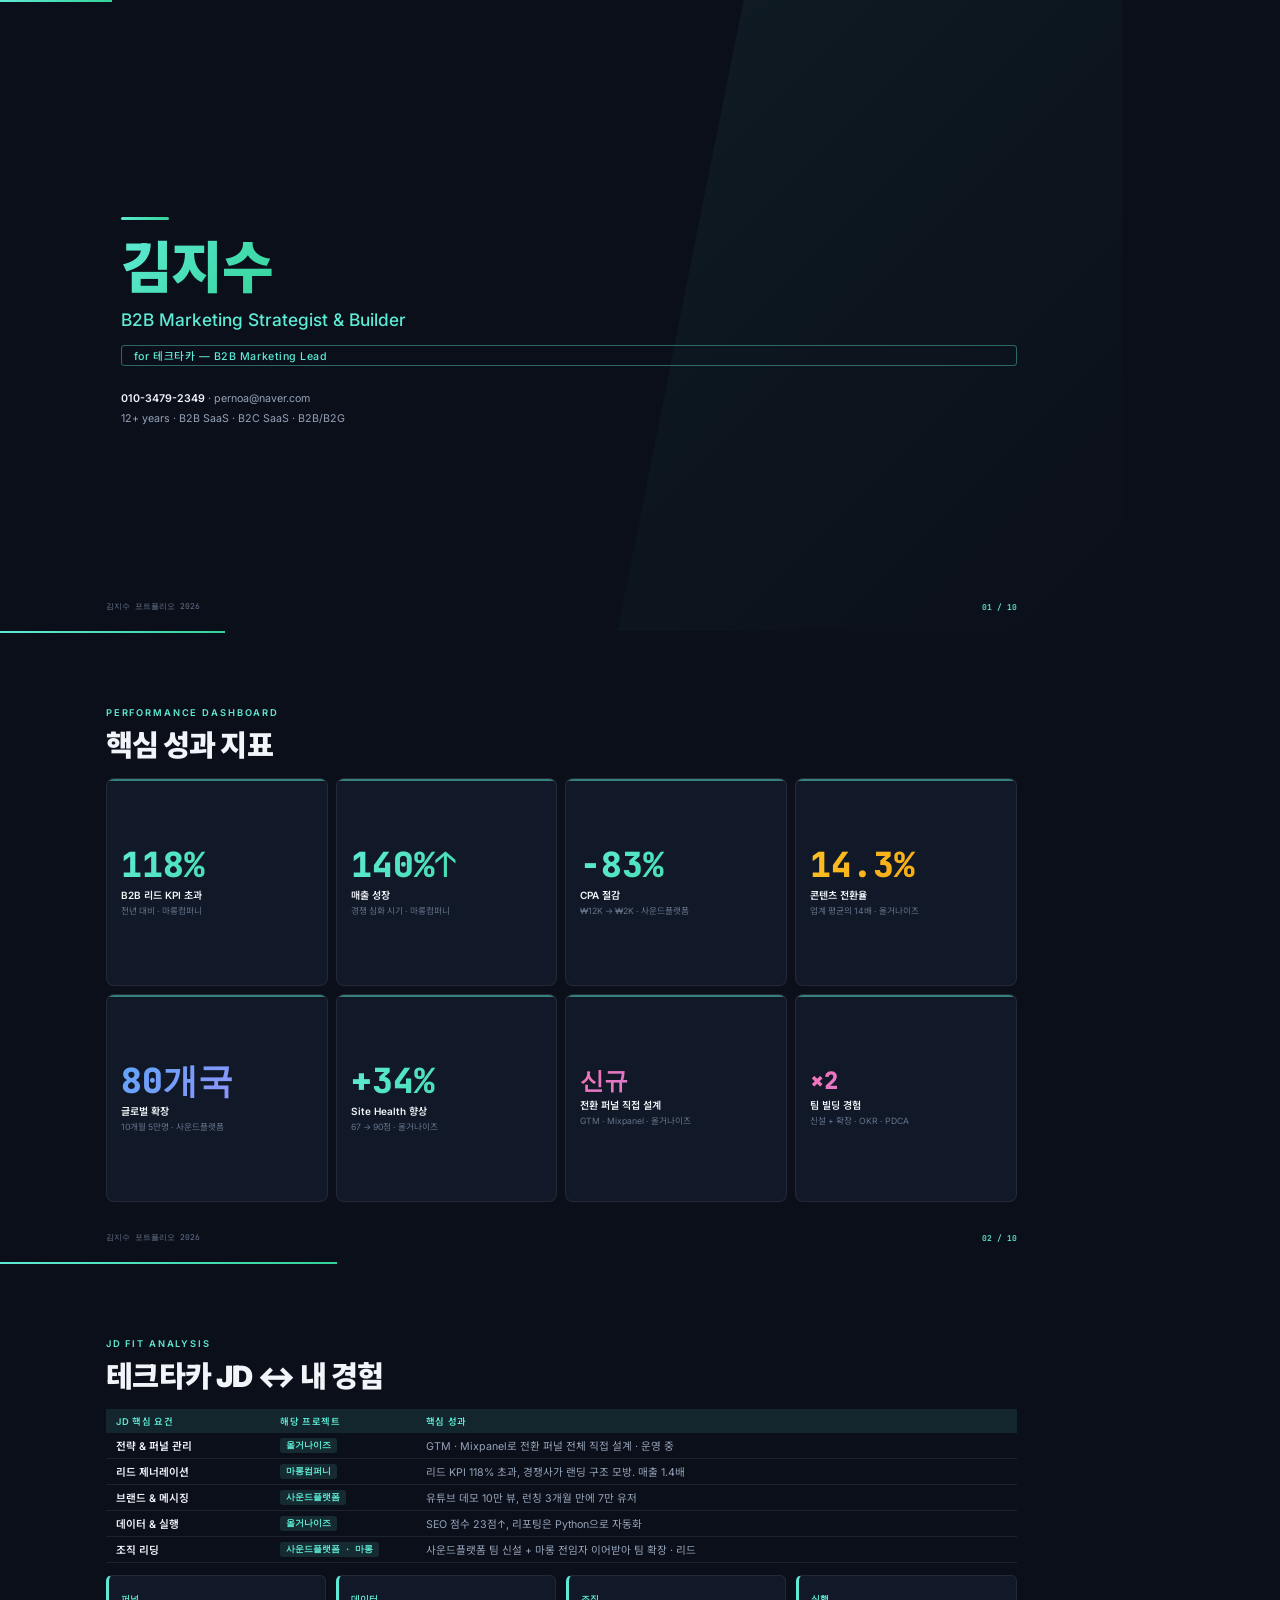
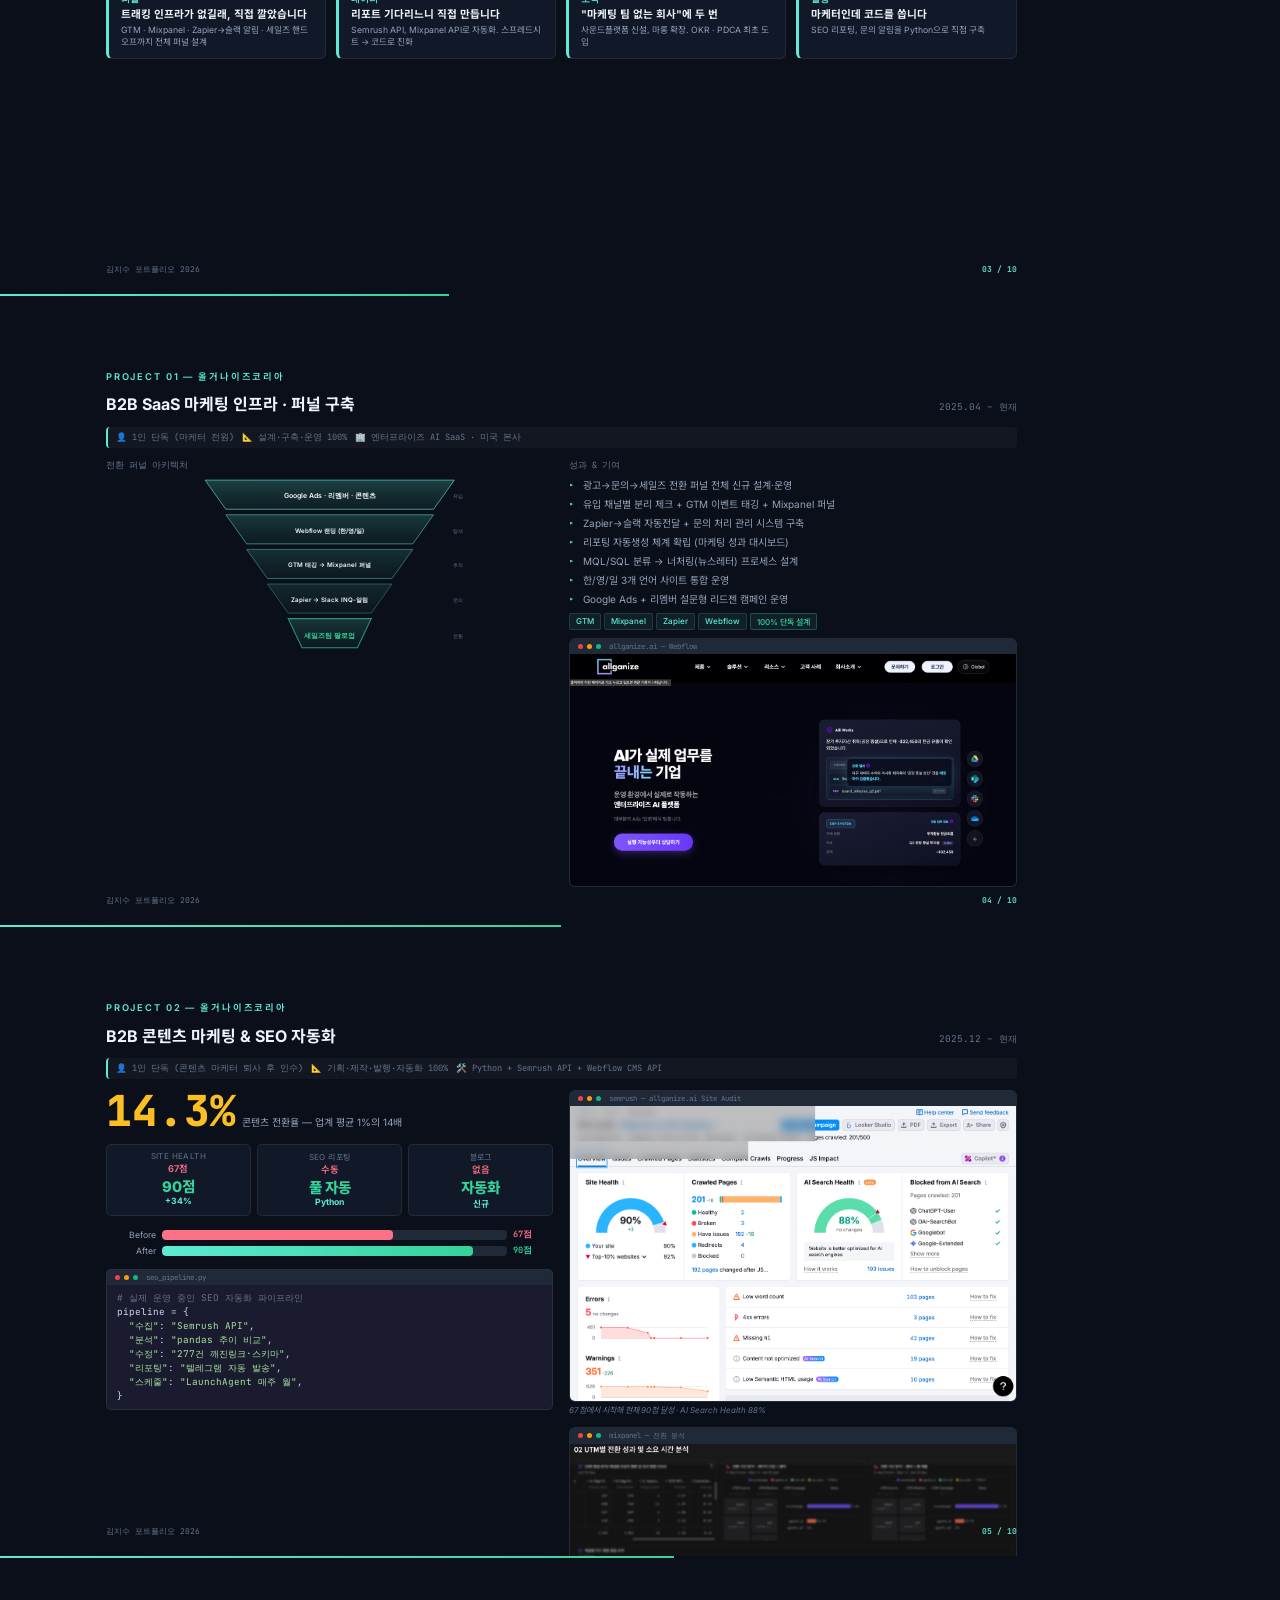
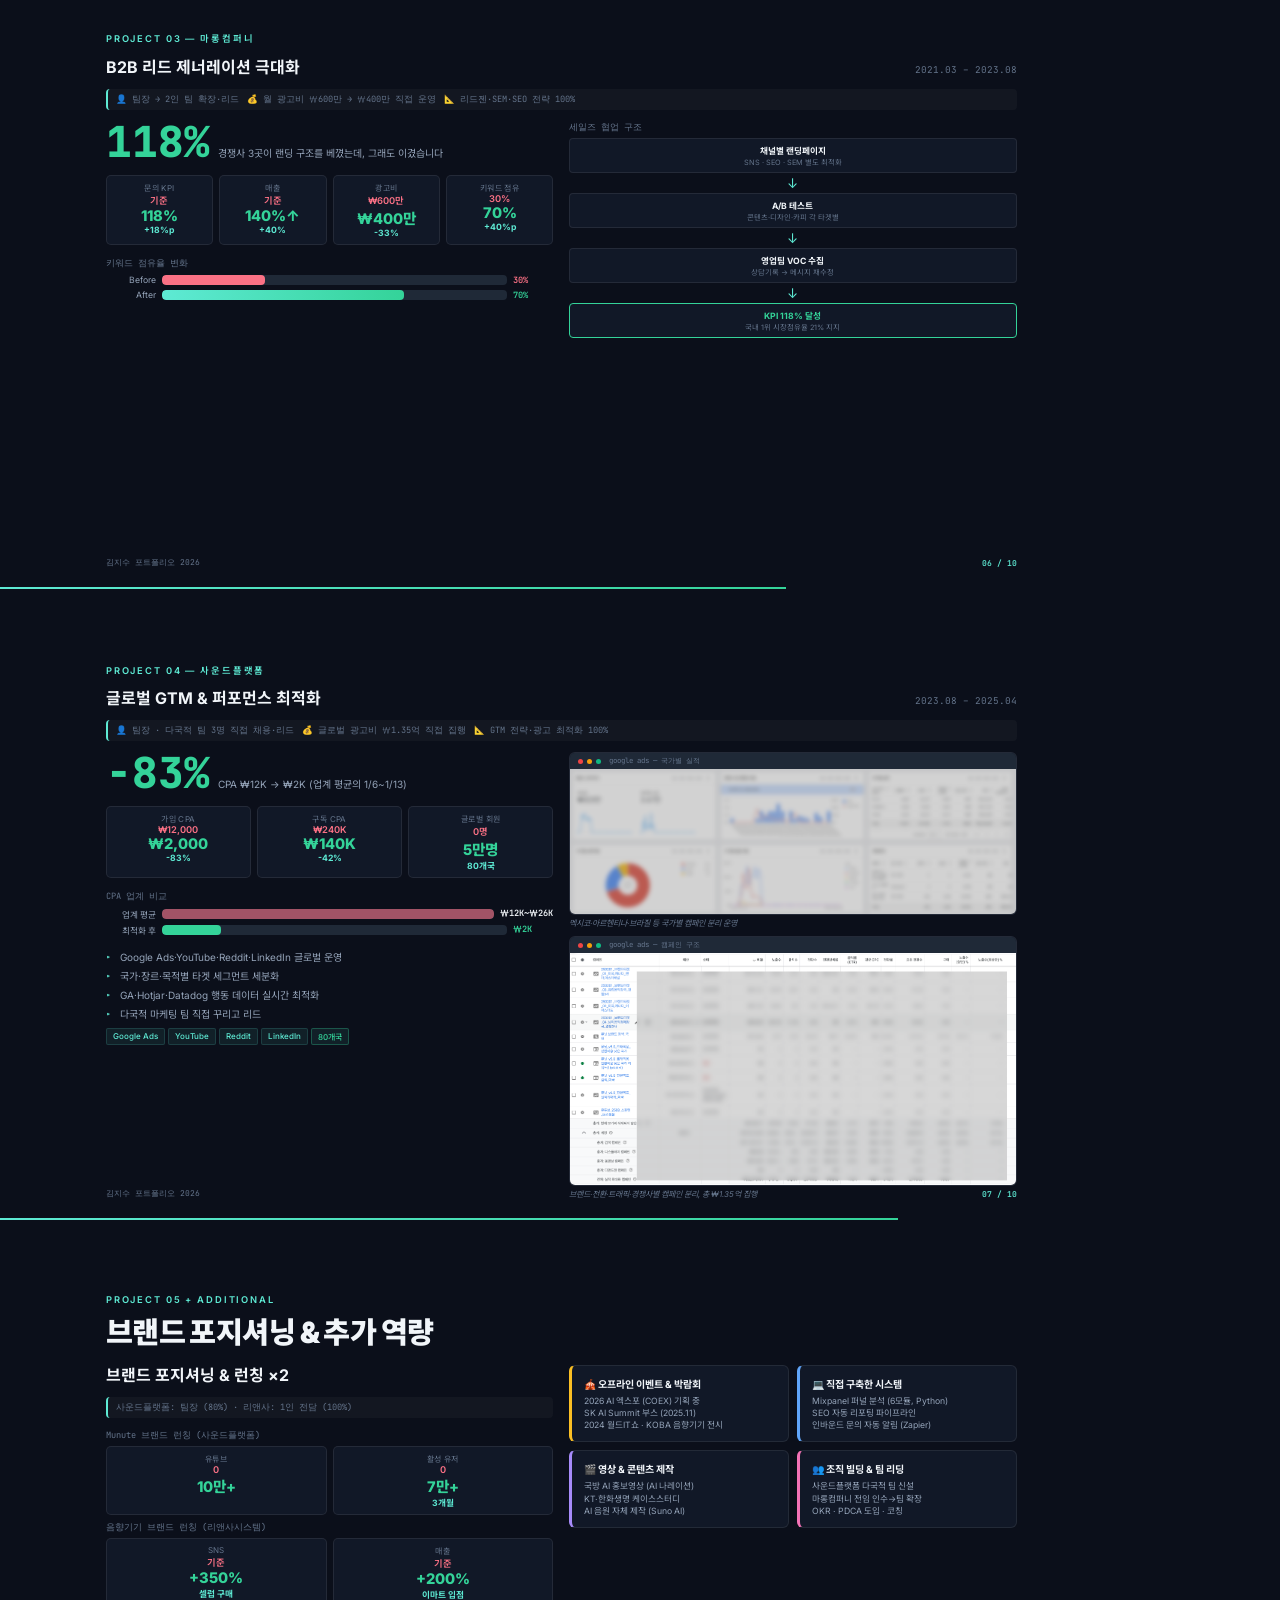
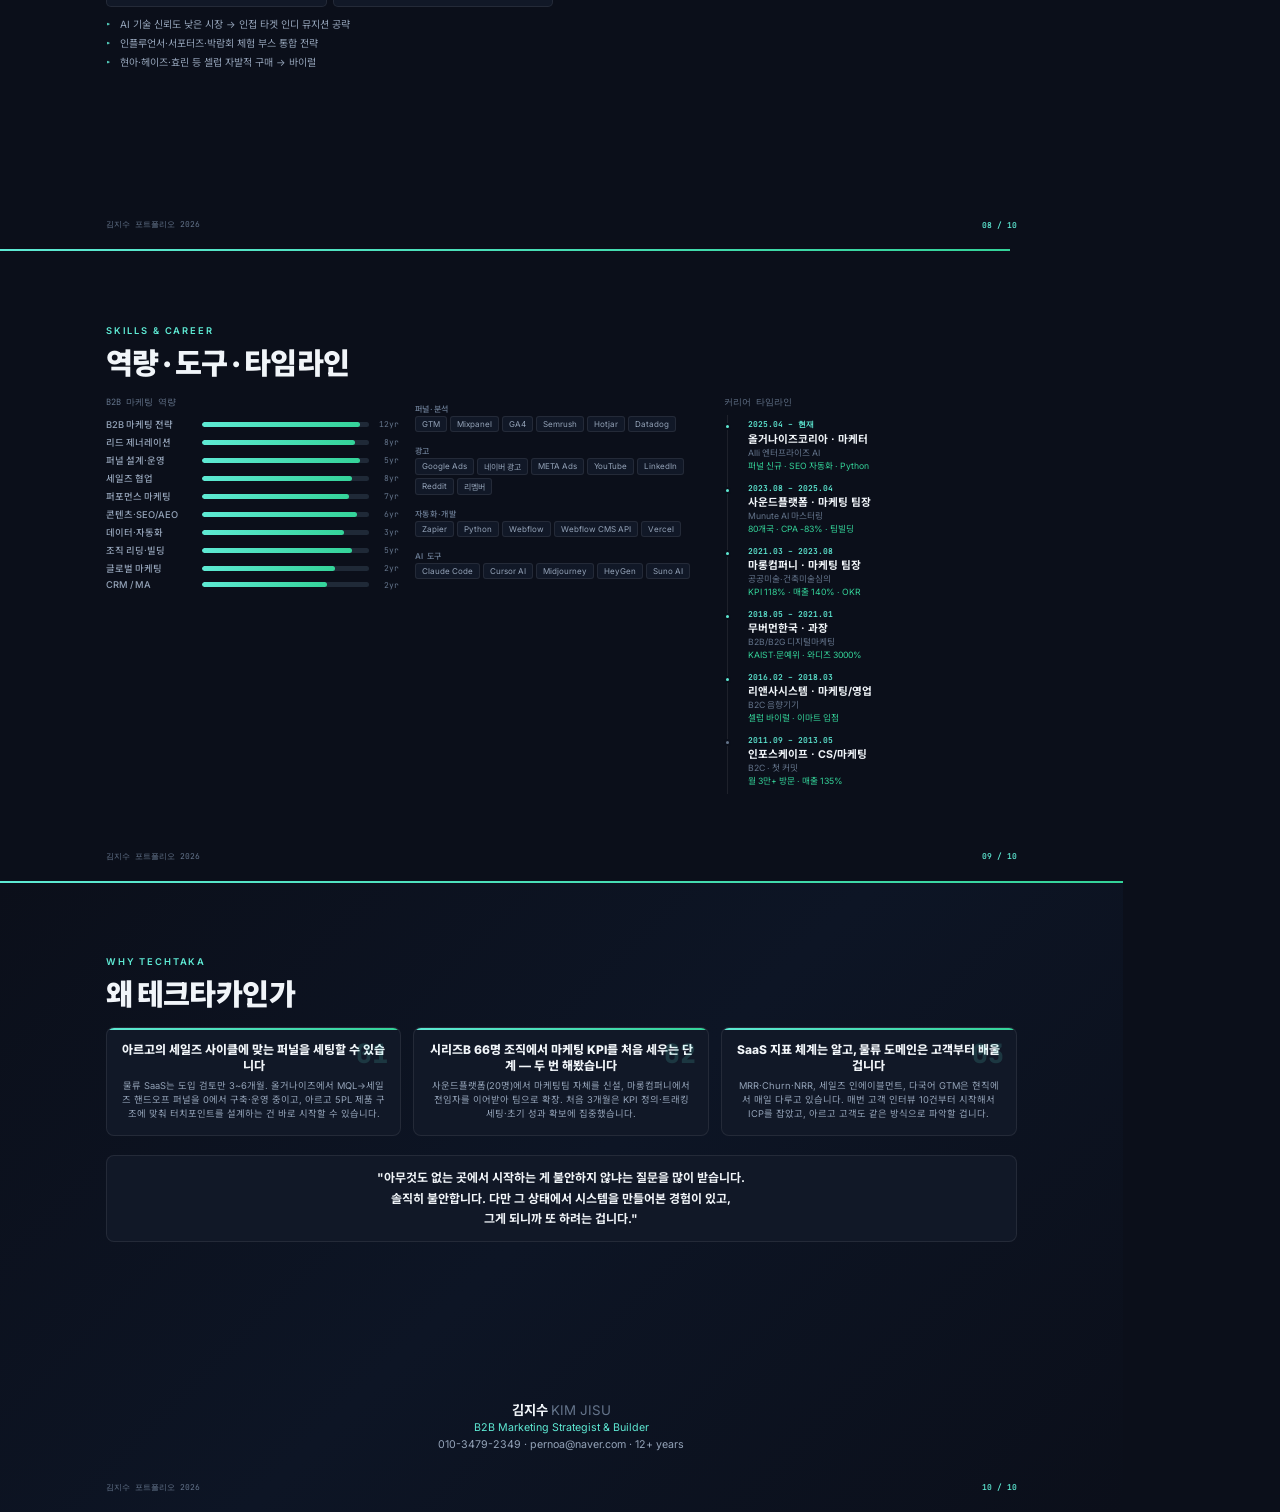
==== portfolio-deck.html @ a8b3594c "fix: 디자인 정리 + 전 파일 숫자 통일 - 모바일 반응형: 햄버거 메뉴, 메트릭/도구 그리드, 히어로 사이즈 대응 - favicon (인라인 SVG), OG meta 태그 추" ====
<!DOCTYPE html>
<html lang="ko">
<head>
<meta charset="UTF-8"/>
<title>김지수 — B2B Marketing Strategist & Builder</title>
<style>
  @import url('https://fonts.googleapis.com/css2?family=Inter:wght@300;400;500;600;700;800;900&family=JetBrains+Mono:wght@400;600;700&family=Noto+Sans+KR:wght@300;400;500;700;900&display=swap');

  *, *::before, *::after { margin: 0; padding: 0; box-sizing: border-box; }

  :root {
    --bg: #0B0F1A;
    --bg2: #111827;
    --bg3: #1F2937;
    --text: #F1F5F9;
    --text2: #94A3B8;
    --muted: #64748B;
    --teal: #5EEAD4;
    --green: #34D399;
    --blue: #60A5FA;
    --purple: #A78BFA;
    --pink: #F472B6;
    --yellow: #FBBF24;
    --red: #FB7185;
    --border: rgba(255,255,255,0.08);
    --glow: 0 0 40px rgba(94,234,212,0.08);
  }

  @page { size: 297mm 167mm; margin: 0; }

  body {
    font-family: 'Inter', 'Noto Sans KR', -apple-system, sans-serif;
    color: var(--text);
    background: var(--bg);
    -webkit-print-color-adjust: exact;
    print-color-adjust: exact;
  }

  /* ── Slide ── */
  .slide {
    width: 297mm;
    height: 167mm;
    position: relative;
    overflow: hidden;
    page-break-after: always;
    display: flex;
    flex-direction: column;
  }
  .slide:last-child { page-break-after: auto; }

  .slide-inner {
    flex: 1;
    padding: 20mm 28mm 16mm;
    display: flex;
    flex-direction: column;
  }

  /* ── Slide footer ── */
  .s-footer {
    position: absolute;
    bottom: 5mm;
    left: 28mm;
    right: 28mm;
    display: flex;
    justify-content: space-between;
    align-items: center;
    font-size: 6pt;
    color: var(--muted);
    font-family: 'JetBrains Mono', monospace;
  }
  .s-footer .page { color: var(--teal); font-weight: 600; }

  /* ── Progress bar at top ── */
  .slide::before {
    content: '';
    position: absolute;
    top: 0; left: 0;
    height: 2px;
    background: linear-gradient(90deg, var(--teal), var(--green));
    z-index: 10;
  }
  .slide:nth-child(1)::before { width: 10%; }
  .slide:nth-child(2)::before { width: 20%; }
  .slide:nth-child(3)::before { width: 30%; }
  .slide:nth-child(4)::before { width: 40%; }
  .slide:nth-child(5)::before { width: 50%; }
  .slide:nth-child(6)::before { width: 60%; }
  .slide:nth-child(7)::before { width: 70%; }
  .slide:nth-child(8)::before { width: 80%; }
  .slide:nth-child(9)::before { width: 90%; }
  .slide:nth-child(10)::before { width: 100%; }

  /* ── Typography ── */
  .mono { font-family: 'JetBrains Mono', monospace; }
  .label { font-size: 7pt; font-weight: 600; color: var(--teal); text-transform: uppercase; letter-spacing: 0.2em; margin-bottom: 3mm; }
  .heading { font-size: 22pt; font-weight: 900; line-height: 1.15; letter-spacing: -0.02em; }
  .subheading { font-size: 12pt; font-weight: 700; line-height: 1.3; }
  .body-text { font-size: 8pt; color: var(--text2); line-height: 1.6; }

  /* ── Layout helpers ── */
  .row { display: flex; gap: 16px; }
  .col { flex: 1; }
  .col-2 { display: grid; grid-template-columns: 1fr 1fr; gap: 16px; }
  .col-3 { display: grid; grid-template-columns: 1fr 1fr 1fr; gap: 12px; }
  .col-4 { display: grid; grid-template-columns: repeat(4, 1fr); gap: 10px; }
  .grow { flex: 1; }
  .gap-8 { gap: 8px; }
  .gap-12 { gap: 12px; }
  .mt-8 { margin-top: 8px; }
  .mt-12 { margin-top: 12px; }

  /* ═══════════════════════════════
     01 COVER
     ═══════════════════════════════ */
  .cover {
    justify-content: center;
    background: var(--bg);
    position: relative;
  }
  .cover::after {
    content: '';
    position: absolute;
    top: 0; right: 0;
    width: 45%;
    height: 100%;
    background: linear-gradient(135deg, rgba(94,234,212,0.06) 0%, rgba(52,211,153,0.03) 50%, transparent 100%);
    clip-path: polygon(25% 0, 100% 0, 100% 100%, 0 100%);
  }
  .cover .slide-inner { justify-content: center; padding-left: 32mm; z-index: 1; }
  .cover-accent { width: 48px; height: 3px; background: linear-gradient(90deg, var(--teal), var(--green)); border-radius: 2px; margin-bottom: 5mm; }
  .cover h1 { font-size: 42pt; font-weight: 900; letter-spacing: -0.03em; line-height: 1.05; }
  .cover h1 span { background: linear-gradient(135deg, var(--teal), var(--green)); -webkit-background-clip: text; -webkit-text-fill-color: transparent; background-clip: text; }
  .cover .role { font-size: 13pt; color: var(--teal); font-weight: 500; margin-top: 3mm; }
  .cover .target { display: inline-block; font-size: 8pt; color: var(--teal); border: 1px solid rgba(94,234,212,0.4); padding: 2px 12px; border-radius: 3px; margin-top: 4mm; font-weight: 500; letter-spacing: 0.05em; }
  .cover .contact-info { margin-top: 6mm; font-size: 8pt; color: var(--text2); line-height: 1.9; }
  .cover .contact-info strong { color: var(--text); font-weight: 600; }

  /* ═══════════════════════════════
     02 DASHBOARD
     ═══════════════════════════════ */
  .bento { display: grid; grid-template-columns: repeat(4, 1fr); grid-template-rows: 1fr 1fr; gap: 8px; flex: 1; }
  .bento-card {
    background: var(--bg2);
    border: 1px solid var(--border);
    border-radius: 8px;
    padding: 12px 14px;
    display: flex;
    flex-direction: column;
    justify-content: center;
    position: relative;
    overflow: hidden;
  }
  .bento-card::before {
    content: '';
    position: absolute;
    top: 0; left: 0; right: 0;
    height: 2px;
    background: var(--teal);
    opacity: 0.5;
  }
  .bento-card .num {
    font-size: 26pt;
    font-weight: 900;
    font-family: 'JetBrains Mono', monospace;
    line-height: 1;
    background: linear-gradient(135deg, var(--teal), var(--green));
    -webkit-background-clip: text;
    -webkit-text-fill-color: transparent;
    background-clip: text;
  }
  .bento-card .num.yellow { background: linear-gradient(135deg, var(--yellow), #F59E0B); -webkit-background-clip: text; background-clip: text; }
  .bento-card .num.blue { background: linear-gradient(135deg, var(--blue), var(--purple)); -webkit-background-clip: text; background-clip: text; }
  .bento-card .num.pink { background: linear-gradient(135deg, var(--pink), var(--purple)); -webkit-background-clip: text; background-clip: text; }
  .bento-card .b-label { font-size: 7.5pt; font-weight: 600; color: var(--text); margin-top: 4px; }
  .bento-card .b-sub { font-size: 6.5pt; color: var(--muted); margin-top: 2px; }

  /* ═══════════════════════════════
     03 JD + STRENGTHS
     ═══════════════════════════════ */
  .jd-table { width: 100%; border-collapse: collapse; font-size: 8pt; }
  .jd-table th { background: rgba(94,234,212,0.1); color: var(--teal); padding: 5px 10px; text-align: left; font-weight: 600; font-size: 7pt; text-transform: uppercase; letter-spacing: 0.08em; }
  .jd-table td { padding: 5px 10px; border-bottom: 1px solid var(--border); color: var(--text2); }
  .jd-table td:first-child { color: var(--text); font-weight: 600; }
  .jd-badge { display: inline-block; background: rgba(94,234,212,0.12); color: var(--teal); padding: 1px 6px; border-radius: 3px; font-size: 6.5pt; font-weight: 600; font-family: 'JetBrains Mono', monospace; }

  .str-card {
    background: var(--bg2);
    border: 1px solid var(--border);
    border-radius: 6px;
    padding: 10px 12px;
    border-left: 3px solid var(--teal);
  }
  .str-card .s-num { font-family: 'JetBrains Mono', monospace; font-size: 6.5pt; color: var(--teal); font-weight: 600; }
  .str-card h4 { font-size: 8pt; font-weight: 700; margin: 2px 0; line-height: 1.3; color: var(--text); }
  .str-card p { font-size: 6.5pt; color: var(--text2); line-height: 1.4; }

  /* ═══════════════════════════════
     PROJECT slides
     ═══════════════════════════════ */
  .proj-header { display: flex; justify-content: space-between; align-items: baseline; margin-bottom: 3mm; }
  .proj-period { font-family: 'JetBrains Mono', monospace; font-size: 7pt; color: var(--muted); }
  .proj-scope {
    display: flex; gap: 8px; flex-wrap: wrap;
    font-size: 6.5pt; color: var(--muted); font-family: 'JetBrains Mono', monospace;
    padding: 4px 8px; background: rgba(255,255,255,0.03); border-radius: 4px;
    border-left: 2px solid var(--teal); margin-bottom: 3mm;
  }
  .proj-big { font-size: 32pt; font-weight: 900; font-family: 'JetBrains Mono', monospace; line-height: 1; }
  .proj-big-label { font-size: 7.5pt; color: var(--text2); display: block; margin-top: 2px; margin-bottom: 3mm; }

  /* Delta chips */
  .delta-row { display: flex; gap: 6px; flex-wrap: wrap; }
  .delta-chip {
    background: var(--bg2);
    border: 1px solid var(--border);
    border-radius: 5px;
    padding: 6px 10px;
    text-align: center;
    flex: 1;
    min-width: 60px;
  }
  .delta-chip .d-label { font-size: 6pt; color: var(--muted); text-transform: uppercase; letter-spacing: 0.05em; }
  .delta-chip .d-before { font-size: 7pt; color: var(--red); font-weight: 600; }
  .delta-chip .d-after { font-size: 11pt; font-weight: 800; color: var(--green); }
  .delta-chip .d-pct { font-size: 6.5pt; font-weight: 700; color: var(--teal); }

  /* Achievement list */
  .ach { list-style: none; }
  .ach li { font-size: 7.5pt; color: var(--text2); padding: 2px 0 2px 14px; position: relative; line-height: 1.5; }
  .ach li::before { content: '▸'; position: absolute; left: 0; color: var(--teal); font-size: 7pt; }

  /* Tags */
  .tags { display: flex; flex-wrap: wrap; gap: 3px; margin-top: 4px; }
  .tag { font-size: 6pt; background: rgba(94,234,212,0.08); color: var(--teal); padding: 2px 6px; border-radius: 2px; font-weight: 500; border: 1px solid rgba(94,234,212,0.15); }

  /* Screenshot */
  .ss-frame { border: 1px solid var(--border); border-radius: 6px; overflow: hidden; background: var(--bg2); }
  .ss-bar { background: var(--bg3); padding: 3px 8px; display: flex; align-items: center; gap: 4px; }
  .dot { width: 5px; height: 5px; border-radius: 50%; display: inline-block; }
  .dot-r { background: #ef4444; } .dot-y { background: #f59e0b; } .dot-g { background: #10b981; }
  .ss-url { font-size: 5.5pt; color: var(--muted); font-family: 'JetBrains Mono', monospace; margin-left: 4px; }
  .ss-frame img { width: 100%; display: block; }
  .ss-caption { font-size: 6pt; color: var(--muted); margin-top: 2px; font-style: italic; }

  /* Bar chart */
  .bar-row { display: flex; align-items: center; gap: 6px; margin-bottom: 3px; }
  .bar-lbl { font-size: 6.5pt; min-width: 50px; text-align: right; color: var(--text2); }
  .bar-track { flex: 1; height: 10px; background: var(--bg3); border-radius: 4px; overflow: hidden; }
  .bar-fill { height: 100%; border-radius: 4px; }
  .bar-val { font-size: 6.5pt; min-width: 40px; font-family: 'JetBrains Mono', monospace; font-weight: 600; }

  /* SVG funnel */
  .svg-funnel { width: 100%; max-height: 180px; }

  /* Code block */
  .code-box { background: #1a1b2e; border-radius: 5px; overflow: hidden; border: 1px solid var(--border); }
  .code-hdr { background: var(--bg3); padding: 3px 8px; display: flex; align-items: center; gap: 4px; }
  .code-fn { font-size: 5.5pt; color: var(--muted); font-family: 'JetBrains Mono', monospace; margin-left: 4px; }
  .code-body { padding: 6px 10px; font-size: 7pt; line-height: 1.5; font-family: 'JetBrains Mono', monospace; color: #cdd6f4; white-space: pre; }
  .ck { color: #cba6f7; } .cs { color: #a6e3a1; } .cc { color: #6c7086; } .cf { color: #89b4fa; }

  /* ═══════════════════════════════
     SKILLS
     ═══════════════════════════════ */
  .sk-row { display: grid; grid-template-columns: 90px 1fr 24px; align-items: center; gap: 6px; font-size: 7pt; padding: 2px 0; }
  .sk-name { font-weight: 500; color: var(--text2); }
  .sk-track { height: 5px; background: var(--bg3); border-radius: 3px; overflow: hidden; }
  .sk-fill { height: 100%; background: linear-gradient(90deg, var(--teal), var(--green)); border-radius: 3px; }
  .sk-yr { font-family: 'JetBrains Mono', monospace; font-size: 6pt; color: var(--muted); text-align: right; }

  .tool-sec { display: flex; flex-direction: column; gap: 6px; }
  .tool-cat { font-size: 6pt; font-weight: 600; color: var(--muted); text-transform: uppercase; letter-spacing: 0.08em; }
  .tool-wrap { display: flex; flex-wrap: wrap; gap: 3px; }
  .tool-tag { font-size: 6pt; background: var(--bg2); border: 1px solid var(--border); padding: 2px 6px; border-radius: 3px; color: var(--text2); }

  /* ═══════════════════════════════
     TIMELINE
     ═══════════════════════════════ */
  .tl-container { display: flex; flex-direction: column; gap: 0; position: relative; padding-left: 14px; }
  .tl-container::before { content: ''; position: absolute; left: 3px; top: 0; bottom: 0; width: 1px; background: var(--border); }
  .tl-item { padding: 4px 0 8px 10px; position: relative; }
  .tl-item::before { content: ''; position: absolute; left: -14px; top: 8px; width: 7px; height: 7px; border-radius: 50%; background: var(--teal); border: 2px solid var(--bg); z-index: 1; }
  .tl-item:last-child::before { background: var(--muted); }
  .tl-period { font-family: 'JetBrains Mono', monospace; font-size: 6pt; color: var(--teal); font-weight: 600; }
  .tl-title { font-size: 8pt; font-weight: 700; color: var(--text); margin-top: 1px; }
  .tl-sub { font-size: 6.5pt; color: var(--muted); }
  .tl-result { font-size: 6.5pt; color: var(--green); margin-top: 1px; }

  /* ═══════════════════════════════
     WHY + CLOSING
     ═══════════════════════════════ */
  .why-card {
    background: var(--bg2);
    border: 1px solid var(--border);
    border-radius: 8px;
    padding: 14px;
    position: relative;
    overflow: hidden;
  }
  .why-card::before {
    content: '';
    position: absolute;
    top: 0; left: 0;
    width: 100%;
    height: 2px;
    background: linear-gradient(90deg, var(--teal), var(--green));
  }
  .why-card .wn { font-family: 'JetBrains Mono', monospace; font-size: 20pt; font-weight: 900; color: rgba(94,234,212,0.15); position: absolute; top: 8px; right: 12px; }
  .why-card h3 { font-size: 9pt; font-weight: 800; margin-bottom: 6px; line-height: 1.3; color: var(--text); }
  .why-card p { font-size: 7pt; color: var(--text2); line-height: 1.5; }

  .closing {
    justify-content: center;
    align-items: center;
    text-align: center;
    background: linear-gradient(135deg, var(--bg) 0%, #0d1525 50%, var(--bg) 100%);
  }
  .closing .slide-inner { justify-content: center; align-items: center; }
  .closing h2 { font-size: 28pt; font-weight: 900; margin-bottom: 4px; }
  .closing .c-role { font-size: 11pt; color: var(--teal); font-weight: 500; margin-bottom: 6mm; }
  .closing .c-info { font-size: 8.5pt; color: var(--text2); line-height: 2.2; }
  .closing .c-url { margin-top: 5mm; font-family: 'JetBrains Mono', monospace; font-size: 7.5pt; color: var(--teal); background: rgba(94,234,212,0.08); display: inline-block; padding: 4px 16px; border-radius: 4px; border: 1px solid rgba(94,234,212,0.2); }

  /* ── Funnel flow steps ── */
  .funnel-flow { display: flex; gap: 3px; align-items: center; }
  .f-step { background: var(--bg2); border: 1px solid var(--border); border-radius: 4px; padding: 5px 6px; text-align: center; flex: 1; }
  .f-step .f-label { font-size: 6.5pt; font-weight: 700; color: var(--text); }
  .f-step .f-sub { font-size: 5.5pt; color: var(--muted); }
  .f-arrow { color: var(--teal); font-size: 8pt; font-weight: 700; }
  .f-step.final { border-color: var(--green); }
  .f-step.final .f-label { color: var(--green); }

  /* ── Progress ring ── */
  .ring-inline { display: flex; align-items: center; gap: 10px; }

  @media print {
    body { -webkit-print-color-adjust: exact; print-color-adjust: exact; }
    .slide { break-after: page; }
    .slide:last-child { break-after: auto; }
  }
</style>
</head>
<body>

<!-- ════════════════════════════════════════
     01 — COVER
     ════════════════════════════════════════ -->
<div class="slide cover">
  <div class="slide-inner">
    <div class="cover-accent"></div>
    <h1><span>김지수</span></h1>
    <div class="role">B2B Marketing Strategist & Builder</div>
    <span class="target">for 테크타카 — B2B Marketing Lead</span>
    <div class="contact-info">
      <strong>010-3479-2349</strong> · pernoa@naver.com<br/>
      12+ years · B2B SaaS · B2C SaaS · B2B/B2G
    </div>
  </div>
  <div class="s-footer"><span>김지수 포트폴리오 2026</span><span class="page">01 / 10</span></div>
</div>

<!-- ════════════════════════════════════════
     02 — DASHBOARD
     ════════════════════════════════════════ -->
<div class="slide">
  <div class="slide-inner">
    <div class="label">Performance Dashboard</div>
    <div class="heading" style="margin-bottom:4mm;">핵심 성과 지표</div>
    <div class="bento">
      <div class="bento-card"><span class="num">118%</span><span class="b-label">B2B 리드 KPI 초과</span><span class="b-sub">전년 대비 · 마롱컴퍼니</span></div>
      <div class="bento-card"><span class="num">140%↑</span><span class="b-label">매출 성장</span><span class="b-sub">경쟁 심화 시기 · 마롱컴퍼니</span></div>
      <div class="bento-card"><span class="num">-83%</span><span class="b-label">CPA 절감</span><span class="b-sub">₩12K → ₩2K · 사운드플랫폼</span></div>
      <div class="bento-card"><span class="num yellow">14.3%</span><span class="b-label">콘텐츠 전환율</span><span class="b-sub">업계 평균의 14배 · 올거나이즈</span></div>
      <div class="bento-card"><span class="num blue">80개국</span><span class="b-label">글로벌 확장</span><span class="b-sub">10개월 5만명 · 사운드플랫폼</span></div>
      <div class="bento-card"><span class="num">+34%</span><span class="b-label">Site Health 향상</span><span class="b-sub">67 → 90점 · 올거나이즈</span></div>
      <div class="bento-card"><span class="num pink" style="font-size:18pt;">신규</span><span class="b-label">전환 퍼널 직접 설계</span><span class="b-sub">GTM · Mixpanel · 올거나이즈</span></div>
      <div class="bento-card"><span class="num pink" style="font-size:18pt;">×2</span><span class="b-label">팀 빌딩 경험</span><span class="b-sub">신설 + 확장 · OKR · PDCA</span></div>
    </div>
  </div>
  <div class="s-footer"><span>김지수 포트폴리오 2026</span><span class="page">02 / 10</span></div>
</div>

<!-- ════════════════════════════════════════
     03 — JD MAPPING + STRENGTHS
     ════════════════════════════════════════ -->
<div class="slide">
  <div class="slide-inner">
    <div class="label">JD Fit Analysis</div>
    <div class="heading" style="margin-bottom:4mm;">테크타카 JD ↔ 내 경험</div>
    <table class="jd-table">
      <thead><tr><th style="width:18%;">JD 핵심 요건</th><th style="width:16%;">해당 프로젝트</th><th>핵심 성과</th></tr></thead>
      <tbody>
        <tr><td>전략 & 퍼널 관리</td><td><span class="jd-badge">올거나이즈</span></td><td>GTM · Mixpanel로 전환 퍼널 전체 직접 설계 · 운영 중</td></tr>
        <tr><td>리드 제너레이션</td><td><span class="jd-badge">마롱컴퍼니</span></td><td>리드 KPI 118% 초과, 경쟁사가 랜딩 구조 모방. 매출 1.4배</td></tr>
        <tr><td>브랜드 & 메시징</td><td><span class="jd-badge">사운드플랫폼</span></td><td>유튜브 데모 10만 뷰, 런칭 3개월 만에 7만 유저</td></tr>
        <tr><td>데이터 & 실행</td><td><span class="jd-badge">올거나이즈</span></td><td>SEO 점수 23점↑, 리포팅은 Python으로 자동화</td></tr>
        <tr><td>조직 리딩</td><td><span class="jd-badge">사운드플랫폼 · 마롱</span></td><td>사운드플랫폼 팀 신설 + 마롱 전임자 이어받아 팀 확장 · 리드</td></tr>
      </tbody>
    </table>
    <div class="col-4 mt-12">
      <div class="str-card"><span class="s-num">퍼널</span><h4>트래킹 인프라가 없길래, 직접 깔았습니다</h4><p>GTM · Mixpanel · Zapier→슬랙 알림 · 세일즈 핸드오프까지 전체 퍼널 설계</p></div>
      <div class="str-card"><span class="s-num">데이터</span><h4>리포트 기다리느니 직접 만듭니다</h4><p>Semrush API, Mixpanel API로 자동화. 스프레드시트 → 코드로 진화</p></div>
      <div class="str-card"><span class="s-num">조직</span><h4>"마케팅 팀 없는 회사"에 두 번</h4><p>사운드플랫폼 신설, 마롱 확장. OKR · PDCA 최초 도입</p></div>
      <div class="str-card"><span class="s-num">실행</span><h4>마케터인데 코드를 씁니다</h4><p>SEO 리포팅, 문의 알림을 Python으로 직접 구축</p></div>
    </div>
  </div>
  <div class="s-footer"><span>김지수 포트폴리오 2026</span><span class="page">03 / 10</span></div>
</div>

<!-- ════════════════════════════════════════
     04 — PROJECT 01: 올거나이즈 퍼널
     ════════════════════════════════════════ -->
<div class="slide">
  <div class="slide-inner">
    <div class="label">Project 01 — 올거나이즈코리아</div>
    <div class="proj-header">
      <div class="subheading">B2B SaaS 마케팅 인프라 · 퍼널 구축</div>
      <span class="proj-period">2025.04 – 현재</span>
    </div>
    <div class="proj-scope">
      <span>👤 1인 단독 (마케터 전원)</span>
      <span>📐 설계·구축·운영 100%</span>
      <span>🏢 엔터프라이즈 AI SaaS · 미국 본사</span>
    </div>

    <div class="col-2" style="flex:1;">
      <!-- Left: Funnel SVG -->
      <div>
        <div style="font-size:6.5pt; color:var(--muted); font-family:'JetBrains Mono',monospace; margin-bottom:4px;">전환 퍼널 아키텍처</div>
        <svg class="svg-funnel" viewBox="0 0 400 260" xmlns="http://www.w3.org/2000/svg">
          <defs>
            <linearGradient id="fg2" x1="0" y1="0" x2="0" y2="1">
              <stop offset="0%" stop-color="#5EEAD4" stop-opacity="0.25"/>
              <stop offset="100%" stop-color="#34D399" stop-opacity="0.08"/>
            </linearGradient>
          </defs>
          <polygon points="20,6 380,6 350,48 50,48" fill="url(#fg2)" stroke="#5EEAD4" stroke-width="1" opacity="0.9"/>
          <polygon points="50,56 350,56 320,98 80,98" fill="url(#fg2)" stroke="#5EEAD4" stroke-width="1" opacity="0.75"/>
          <polygon points="80,106 320,106 290,148 110,148" fill="url(#fg2)" stroke="#5EEAD4" stroke-width="1" opacity="0.6"/>
          <polygon points="110,156 290,156 260,198 140,198" fill="url(#fg2)" stroke="#5EEAD4" stroke-width="1" opacity="0.45"/>
          <polygon points="140,206 260,206 240,248 160,248" fill="url(#fg2)" stroke="#34D399" stroke-width="1.5" opacity="0.7"/>
          <text x="200" y="32" text-anchor="middle" fill="#F1F5F9" font-size="10" font-weight="600" font-family="Inter,sans-serif">Google Ads · 리멤버 · 콘텐츠</text>
          <text x="200" y="82" text-anchor="middle" fill="#F1F5F9" font-size="9" font-weight="600" font-family="Inter,sans-serif">Webflow 랜딩 (한/영/일)</text>
          <text x="200" y="132" text-anchor="middle" fill="#F1F5F9" font-size="9" font-weight="600" font-family="Inter,sans-serif">GTM 태깅 → Mixpanel 퍼널</text>
          <text x="200" y="182" text-anchor="middle" fill="#F1F5F9" font-size="9" font-weight="600" font-family="Inter,sans-serif">Zapier → Slack INQ-알림</text>
          <text x="200" y="234" text-anchor="middle" fill="#34D399" font-size="10" font-weight="700" font-family="Inter,sans-serif">세일즈팀 팔로업</text>
          <text x="392" y="32" text-anchor="end" fill="#64748B" font-size="7" font-family="JetBrains Mono">유입</text>
          <text x="392" y="82" text-anchor="end" fill="#64748B" font-size="7" font-family="JetBrains Mono">탐색</text>
          <text x="392" y="132" text-anchor="end" fill="#64748B" font-size="7" font-family="JetBrains Mono">추적</text>
          <text x="392" y="182" text-anchor="end" fill="#64748B" font-size="7" font-family="JetBrains Mono">문의</text>
          <text x="392" y="234" text-anchor="end" fill="#64748B" font-size="7" font-family="JetBrains Mono">전환</text>
        </svg>
      </div>

      <!-- Right: Achievements + Screenshots -->
      <div>
        <div style="font-size:6.5pt; color:var(--muted); font-family:'JetBrains Mono',monospace; margin-bottom:4px;">성과 & 기여</div>
        <ul class="ach">
          <li>광고→문의→세일즈 전환 퍼널 전체 신규 설계·운영</li>
          <li>유입 채널별 분리 체크 + GTM 이벤트 태깅 + Mixpanel 퍼널</li>
          <li>Zapier→슬랙 자동전달 + 문의 처리 관리 시스템 구축</li>
          <li>리포팅 자동생성 체계 확립 (마케팅 성과 대시보드)</li>
          <li>MQL/SQL 분류 → 너처링(뉴스레터) 프로세스 설계</li>
          <li>한/영/일 3개 언어 사이트 통합 운영</li>
          <li>Google Ads + 리멤버 설문형 리드젠 캠페인 운영</li>
        </ul>
        <div class="tags mt-8">
          <span class="tag">GTM</span><span class="tag">Mixpanel</span><span class="tag">Zapier</span><span class="tag">Webflow</span><span class="tag" style="color:var(--green); border-color:rgba(52,211,153,0.3);">100% 단독 설계</span>
        </div>
        <div class="ss-frame mt-8">
          <div class="ss-bar"><span class="dot dot-r"></span><span class="dot dot-y"></span><span class="dot dot-g"></span><span class="ss-url">allganize.ai — Webflow</span></div>
          <img src="assets/screenshots/allganize-hero.png" alt="올거나이즈 사이트"/>
        </div>
      </div>
    </div>
  </div>
  <div class="s-footer"><span>김지수 포트폴리오 2026</span><span class="page">04 / 10</span></div>
</div>

<!-- ════════════════════════════════════════
     05 — PROJECT 02: 콘텐츠·SEO
     ════════════════════════════════════════ -->
<div class="slide">
  <div class="slide-inner">
    <div class="label">Project 02 — 올거나이즈코리아</div>
    <div class="proj-header">
      <div class="subheading">B2B 콘텐츠 마케팅 & SEO 자동화</div>
      <span class="proj-period">2025.12 – 현재</span>
    </div>
    <div class="proj-scope">
      <span>👤 1인 단독 (콘텐츠 마케터 퇴사 후 인수)</span>
      <span>📐 기획·제작·발행·자동화 100%</span>
      <span>🛠️ Python + Semrush API + Webflow CMS API</span>
    </div>

    <div class="col-2" style="flex:1;">
      <div>
        <div style="display:flex; align-items:baseline; gap:6px; margin-bottom:3mm;">
          <span class="proj-big" style="color:var(--yellow);">14.3%</span>
          <span style="font-size:7.5pt; color:var(--text2);">콘텐츠 전환율 — 업계 평균 1%의 14배</span>
        </div>

        <div class="delta-row">
          <div class="delta-chip"><div class="d-label">Site Health</div><div class="d-before">67점</div><div class="d-after">90점</div><div class="d-pct">+34%</div></div>
          <div class="delta-chip"><div class="d-label">SEO 리포팅</div><div class="d-before">수동</div><div class="d-after">풀 자동</div><div class="d-pct">Python</div></div>
          <div class="delta-chip"><div class="d-label">블로그</div><div class="d-before">없음</div><div class="d-after">자동화</div><div class="d-pct">신규</div></div>
        </div>

        <div class="mt-12">
          <div class="bar-row"><span class="bar-lbl">Before</span><div class="bar-track"><div class="bar-fill" style="width:67%; background:var(--red);"></div></div><span class="bar-val" style="color:var(--red);">67점</span></div>
          <div class="bar-row"><span class="bar-lbl">After</span><div class="bar-track"><div class="bar-fill" style="width:90%; background:linear-gradient(90deg, var(--teal), var(--green));"></div></div><span class="bar-val" style="color:var(--green);">90점</span></div>
        </div>

        <div class="code-box mt-12">
          <div class="code-hdr"><span class="dot dot-r"></span><span class="dot dot-y"></span><span class="dot dot-g"></span><span class="code-fn">seo_pipeline.py</span></div>
          <div class="code-body"><span class="cc"># 실제 운영 중인 SEO 자동화 파이프라인</span>
pipeline = {
  <span class="cs">"수집"</span>: <span class="cs">"Semrush API"</span>,
  <span class="cs">"분석"</span>: <span class="cs">"pandas 추이 비교"</span>,
  <span class="cs">"수정"</span>: <span class="cs">"277건 깨진링크·스키마"</span>,
  <span class="cs">"리포팅"</span>: <span class="cs">"텔레그램 자동 발송"</span>,
  <span class="cs">"스케줄"</span>: <span class="cs">"LaunchAgent 매주 월"</span>,
}</div>
        </div>
      </div>

      <div>
        <div class="ss-frame">
          <div class="ss-bar"><span class="dot dot-r"></span><span class="dot dot-y"></span><span class="dot dot-g"></span><span class="ss-url">semrush — allganize.ai Site Audit</span></div>
          <img src="assets/screenshots/semrush-site-health.png" alt="Semrush Site Health"/>
        </div>
        <div class="ss-caption">67점에서 시작해 현재 90점 달성 · AI Search Health 88%</div>

        <div class="ss-frame mt-12">
          <div class="ss-bar"><span class="dot dot-r"></span><span class="dot dot-y"></span><span class="dot dot-g"></span><span class="ss-url">mixpanel — 전환 분석</span></div>
          <img src="assets/screenshots/mixpanel-conversion-analysis.png" alt="Mixpanel 전환 분석"/>
        </div>
        <div class="ss-caption">6모듈 Mixpanel 분석 시스템으로 퍼널별 전환율 추적</div>
      </div>
    </div>
  </div>
  <div class="s-footer"><span>김지수 포트폴리오 2026</span><span class="page">05 / 10</span></div>
</div>

<!-- ════════════════════════════════════════
     06 — PROJECT 03: 마롱 리드젠
     ════════════════════════════════════════ -->
<div class="slide">
  <div class="slide-inner">
    <div class="label">Project 03 — 마롱컴퍼니</div>
    <div class="proj-header">
      <div class="subheading">B2B 리드 제너레이션 극대화</div>
      <span class="proj-period">2021.03 – 2023.08</span>
    </div>
    <div class="proj-scope">
      <span>👤 팀장 → 2인 팀 확장·리드</span>
      <span>💰 월 광고비 ₩600만 → ₩400만 직접 운영</span>
      <span>📐 리드젠·SEM·SEO 전략 100%</span>
    </div>

    <div class="col-2" style="flex:1;">
      <div>
        <div style="display:flex; align-items:baseline; gap:8px; margin-bottom:3mm;">
          <span class="proj-big" style="color:var(--green);">118%</span>
          <span style="font-size:7.5pt; color:var(--text2);">경쟁사 3곳이 랜딩 구조를 베꼈는데, 그래도 이겼습니다</span>
        </div>

        <div class="delta-row">
          <div class="delta-chip"><div class="d-label">문의 KPI</div><div class="d-before">기준</div><div class="d-after">118%</div><div class="d-pct">+18%p</div></div>
          <div class="delta-chip"><div class="d-label">매출</div><div class="d-before">기준</div><div class="d-after">140%↑</div><div class="d-pct">+40%</div></div>
          <div class="delta-chip"><div class="d-label">광고비</div><div class="d-before">₩600만</div><div class="d-after">₩400만</div><div class="d-pct">-33%</div></div>
          <div class="delta-chip"><div class="d-label">키워드 점유</div><div class="d-before">30%</div><div class="d-after">70%</div><div class="d-pct">+40%p</div></div>
        </div>

        <div class="mt-12">
          <div style="font-size:6.5pt; color:var(--muted); font-family:'JetBrains Mono',monospace; margin-bottom:4px;">키워드 점유율 변화</div>
          <div class="bar-row"><span class="bar-lbl">Before</span><div class="bar-track"><div class="bar-fill" style="width:30%; background:var(--red);"></div></div><span class="bar-val" style="color:var(--red);">30%</span></div>
          <div class="bar-row"><span class="bar-lbl">After</span><div class="bar-track"><div class="bar-fill" style="width:70%; background:linear-gradient(90deg, var(--teal), var(--green));"></div></div><span class="bar-val" style="color:var(--green);">70%</span></div>
        </div>
      </div>

      <div>
        <div style="font-size:6.5pt; color:var(--muted); font-family:'JetBrains Mono',monospace; margin-bottom:4px;">세일즈 협업 구조</div>
        <div class="funnel-flow" style="flex-direction:column; gap:2px; align-items:stretch;">
          <div class="f-step"><div class="f-label">채널별 랜딩페이지</div><div class="f-sub">SNS · SEO · SEM 별도 최적화</div></div>
          <div style="text-align:center; color:var(--teal); font-size:10pt;">↓</div>
          <div class="f-step"><div class="f-label">A/B 테스트</div><div class="f-sub">콘텐츠·디자인·카피 각 타겟별</div></div>
          <div style="text-align:center; color:var(--teal); font-size:10pt;">↓</div>
          <div class="f-step"><div class="f-label">영업팀 VOC 수집</div><div class="f-sub">상담기록 → 메시지 재수정</div></div>
          <div style="text-align:center; color:var(--teal); font-size:10pt;">↓</div>
          <div class="f-step final"><div class="f-label">KPI 118% 달성</div><div class="f-sub">국내 1위 시장점유율 21% 지지</div></div>
        </div>
      </div>
    </div>
  </div>
  <div class="s-footer"><span>김지수 포트폴리오 2026</span><span class="page">06 / 10</span></div>
</div>

<!-- ════════════════════════════════════════
     07 — PROJECT 04: 사운드플랫폼 글로벌
     ════════════════════════════════════════ -->
<div class="slide">
  <div class="slide-inner">
    <div class="label">Project 04 — 사운드플랫폼</div>
    <div class="proj-header">
      <div class="subheading">글로벌 GTM & 퍼포먼스 최적화</div>
      <span class="proj-period">2023.08 – 2025.04</span>
    </div>
    <div class="proj-scope">
      <span>👤 팀장 · 다국적 팀 3명 직접 채용·리드</span>
      <span>💰 글로벌 광고비 ₩1.35억 직접 집행</span>
      <span>📐 GTM 전략·광고 최적화 100%</span>
    </div>

    <div class="col-2" style="flex:1;">
      <div>
        <div style="display:flex; align-items:baseline; gap:8px; margin-bottom:3mm;">
          <span class="proj-big" style="color:var(--green);">-83%</span>
          <span style="font-size:7.5pt; color:var(--text2);">CPA ₩12K → ₩2K (업계 평균의 1/6~1/13)</span>
        </div>

        <div class="delta-row">
          <div class="delta-chip"><div class="d-label">가입 CPA</div><div class="d-before">₩12,000</div><div class="d-after">₩2,000</div><div class="d-pct">-83%</div></div>
          <div class="delta-chip"><div class="d-label">구독 CPA</div><div class="d-before">₩240K</div><div class="d-after">₩140K</div><div class="d-pct">-42%</div></div>
          <div class="delta-chip"><div class="d-label">글로벌 회원</div><div class="d-before">0명</div><div class="d-after">5만명</div><div class="d-pct">80개국</div></div>
        </div>

        <div class="mt-12">
          <div style="font-size:6.5pt; color:var(--muted); font-family:'JetBrains Mono',monospace; margin-bottom:4px;">CPA 업계 비교</div>
          <div class="bar-row"><span class="bar-lbl">업계 평균</span><div class="bar-track"><div class="bar-fill" style="width:100%; background:var(--red); opacity:0.6;"></div></div><span class="bar-val">₩12K~₩26K</span></div>
          <div class="bar-row"><span class="bar-lbl">최적화 후</span><div class="bar-track"><div class="bar-fill" style="width:17%; background:var(--green);"></div></div><span class="bar-val" style="color:var(--green);">₩2K</span></div>
        </div>

        <ul class="ach mt-12">
          <li>Google Ads·YouTube·Reddit·LinkedIn 글로벌 운영</li>
          <li>국가·장르·목적별 타겟 세그먼트 세분화</li>
          <li>GA·Hotjar·Datadog 행동 데이터 실시간 최적화</li>
          <li>다국적 마케팅 팀 직접 꾸리고 리드</li>
        </ul>
        <div class="tags mt-8">
          <span class="tag">Google Ads</span><span class="tag">YouTube</span><span class="tag">Reddit</span><span class="tag">LinkedIn</span><span class="tag" style="color:var(--green); border-color:rgba(52,211,153,0.3);">80개국</span>
        </div>
      </div>

      <div>
        <div class="ss-frame">
          <div class="ss-bar"><span class="dot dot-r"></span><span class="dot dot-y"></span><span class="dot dot-g"></span><span class="ss-url">google ads — 국가별 실적</span></div>
          <img src="assets/screenshots/google-ads-global-performance.png" alt="Google Ads 글로벌"/>
        </div>
        <div class="ss-caption">멕시코·아르헨티나·브라질 등 국가별 캠페인 분리 운영</div>
        <div class="ss-frame mt-8">
          <div class="ss-bar"><span class="dot dot-r"></span><span class="dot dot-y"></span><span class="dot dot-g"></span><span class="ss-url">google ads — 캠페인 구조</span></div>
          <img src="assets/screenshots/google-ads-campaigns.png" alt="Google Ads 캠페인"/>
        </div>
        <div class="ss-caption">브랜드·전환·트래픽·경쟁사별 캠페인 분리, 총 ₩1.35억 집행</div>
      </div>
    </div>
  </div>
  <div class="s-footer"><span>김지수 포트폴리오 2026</span><span class="page">07 / 10</span></div>
</div>

<!-- ════════════════════════════════════════
     08 — PROJECT 05 + ADDITIONAL
     ════════════════════════════════════════ -->
<div class="slide">
  <div class="slide-inner">
    <div class="label">Project 05 + Additional</div>
    <div class="heading" style="margin-bottom:4mm;">브랜드 포지셔닝 & 추가 역량</div>

    <div class="col-2" style="flex:1;">
      <!-- Left: Brand Launch -->
      <div>
        <div class="subheading" style="margin-bottom:3mm;">브랜드 포지셔닝 & 런칭 ×2</div>
        <div class="proj-scope"><span>사운드플랫폼: 팀장 (80%) · 리앤사: 1인 전담 (100%)</span></div>
        <div style="font-size:6.5pt; color:var(--muted); font-family:'JetBrains Mono',monospace; margin:4px 0;">Munute 브랜드 런칭 (사운드플랫폼)</div>
        <div class="delta-row gap-8">
          <div class="delta-chip"><div class="d-label">유튜브</div><div class="d-before">0</div><div class="d-after">10만+</div></div>
          <div class="delta-chip"><div class="d-label">활성 유저</div><div class="d-before">0</div><div class="d-after">7만+</div><div class="d-pct">3개월</div></div>
        </div>
        <div style="font-size:6.5pt; color:var(--muted); font-family:'JetBrains Mono',monospace; margin:6px 0 4px;">음향기기 브랜드 런칭 (리앤사시스템)</div>
        <div class="delta-row gap-8">
          <div class="delta-chip"><div class="d-label">SNS</div><div class="d-before">기준</div><div class="d-after">+350%</div><div class="d-pct">셀럽 구매</div></div>
          <div class="delta-chip"><div class="d-label">매출</div><div class="d-before">기준</div><div class="d-after">+200%</div><div class="d-pct">이마트 입점</div></div>
        </div>
        <ul class="ach mt-8">
          <li>AI 기술 신뢰도 낮은 시장 → 인접 타겟 인디 뮤지션 공략</li>
          <li>인플루언서·서포터즈·박람회 체험 부스 통합 전략</li>
          <li>현아·헤이즈·효린 등 셀럽 자발적 구매 → 바이럴</li>
        </ul>
      </div>

      <!-- Right: Additional -->
      <div>
        <div class="col-2 gap-8">
          <div class="str-card" style="border-left-color:var(--yellow);">
            <h4 style="font-size:7.5pt;">🎪 오프라인 이벤트 & 박람회</h4>
            <p style="font-size:6.5pt; margin-top:4px;">2026 AI 엑스포 (COEX) 기획 중<br/>SK AI Summit 부스 (2025.11)<br/>2024 월드IT쇼 · KOBA 음향기기 전시</p>
          </div>
          <div class="str-card" style="border-left-color:var(--blue);">
            <h4 style="font-size:7.5pt;">💻 직접 구축한 시스템</h4>
            <p style="font-size:6.5pt; margin-top:4px;">Mixpanel 퍼널 분석 (6모듈, Python)<br/>SEO 자동 리포팅 파이프라인<br/>인바운드 문의 자동 알림 (Zapier)</p>
          </div>
          <div class="str-card" style="border-left-color:var(--purple);">
            <h4 style="font-size:7.5pt;">🎬 영상 & 콘텐츠 제작</h4>
            <p style="font-size:6.5pt; margin-top:4px;">국방 AI 홍보영상 (AI 나레이션)<br/>KT·한화생명 케이스스터디<br/>AI 음원 자체 제작 (Suno AI)</p>
          </div>
          <div class="str-card" style="border-left-color:var(--pink);">
            <h4 style="font-size:7.5pt;">👥 조직 빌딩 & 팀 리딩</h4>
            <p style="font-size:6.5pt; margin-top:4px;">사운드플랫폼 다국적 팀 신설<br/>마롱컴퍼니 전임 인수→팀 확장<br/>OKR · PDCA 도입 · 코칭</p>
          </div>
        </div>
      </div>
    </div>
  </div>
  <div class="s-footer"><span>김지수 포트폴리오 2026</span><span class="page">08 / 10</span></div>
</div>

<!-- ════════════════════════════════════════
     09 — SKILLS + TIMELINE
     ════════════════════════════════════════ -->
<div class="slide">
  <div class="slide-inner">
    <div class="label">Skills & Career</div>
    <div class="heading" style="margin-bottom:4mm;">역량 · 도구 · 타임라인</div>

    <div style="display:grid; grid-template-columns:1fr 1fr 1fr; gap:16px; flex:1;">
      <!-- Col 1: Skills -->
      <div>
        <div style="font-size:6.5pt; color:var(--muted); font-family:'JetBrains Mono',monospace; margin-bottom:6px;">B2B 마케팅 역량</div>
        <div class="sk-row"><span class="sk-name">B2B 마케팅 전략</span><div class="sk-track"><div class="sk-fill" style="width:95%;"></div></div><span class="sk-yr">12yr</span></div>
        <div class="sk-row"><span class="sk-name">리드 제너레이션</span><div class="sk-track"><div class="sk-fill" style="width:92%;"></div></div><span class="sk-yr">8yr</span></div>
        <div class="sk-row"><span class="sk-name">퍼널 설계·운영</span><div class="sk-track"><div class="sk-fill" style="width:95%;"></div></div><span class="sk-yr">5yr</span></div>
        <div class="sk-row"><span class="sk-name">세일즈 협업</span><div class="sk-track"><div class="sk-fill" style="width:90%;"></div></div><span class="sk-yr">8yr</span></div>
        <div class="sk-row"><span class="sk-name">퍼포먼스 마케팅</span><div class="sk-track"><div class="sk-fill" style="width:88%;"></div></div><span class="sk-yr">7yr</span></div>
        <div class="sk-row"><span class="sk-name">콘텐츠·SEO/AEO</span><div class="sk-track"><div class="sk-fill" style="width:93%;"></div></div><span class="sk-yr">6yr</span></div>
        <div class="sk-row"><span class="sk-name">데이터·자동화</span><div class="sk-track"><div class="sk-fill" style="width:85%;"></div></div><span class="sk-yr">3yr</span></div>
        <div class="sk-row"><span class="sk-name">조직 리딩·빌딩</span><div class="sk-track"><div class="sk-fill" style="width:90%;"></div></div><span class="sk-yr">5yr</span></div>
        <div class="sk-row"><span class="sk-name">글로벌 마케팅</span><div class="sk-track"><div class="sk-fill" style="width:80%;"></div></div><span class="sk-yr">2yr</span></div>
        <div class="sk-row"><span class="sk-name">CRM / MA</span><div class="sk-track"><div class="sk-fill" style="width:75%;"></div></div><span class="sk-yr">2yr</span></div>
      </div>

      <!-- Col 2: Tools -->
      <div>
        <div class="tool-sec">
          <div><span class="tool-cat">퍼널·분석</span>
            <div class="tool-wrap"><span class="tool-tag">GTM</span><span class="tool-tag">Mixpanel</span><span class="tool-tag">GA4</span><span class="tool-tag">Semrush</span><span class="tool-tag">Hotjar</span><span class="tool-tag">Datadog</span></div>
          </div>
          <div><span class="tool-cat">광고</span>
            <div class="tool-wrap"><span class="tool-tag">Google Ads</span><span class="tool-tag">네이버 광고</span><span class="tool-tag">META Ads</span><span class="tool-tag">YouTube</span><span class="tool-tag">LinkedIn</span><span class="tool-tag">Reddit</span><span class="tool-tag">리멤버</span></div>
          </div>
          <div><span class="tool-cat">자동화·개발</span>
            <div class="tool-wrap"><span class="tool-tag">Zapier</span><span class="tool-tag">Python</span><span class="tool-tag">Webflow</span><span class="tool-tag">Webflow CMS API</span><span class="tool-tag">Vercel</span></div>
          </div>
          <div><span class="tool-cat">AI 도구</span>
            <div class="tool-wrap"><span class="tool-tag">Claude Code</span><span class="tool-tag">Cursor AI</span><span class="tool-tag">Midjourney</span><span class="tool-tag">HeyGen</span><span class="tool-tag">Suno AI</span></div>
          </div>
        </div>
      </div>

      <!-- Col 3: Timeline -->
      <div>
        <div style="font-size:6.5pt; color:var(--muted); font-family:'JetBrains Mono',monospace; margin-bottom:6px;">커리어 타임라인</div>
        <div class="tl-container">
          <div class="tl-item">
            <div class="tl-period">2025.04 – 현재</div>
            <div class="tl-title">올거나이즈코리아 · 마케터</div>
            <div class="tl-sub">Alli 엔터프라이즈 AI</div>
            <div class="tl-result">퍼널 신규 · SEO 자동화 · Python</div>
          </div>
          <div class="tl-item">
            <div class="tl-period">2023.08 – 2025.04</div>
            <div class="tl-title">사운드플랫폼 · 마케팅 팀장</div>
            <div class="tl-sub">Munute AI 마스터링</div>
            <div class="tl-result">80개국 · CPA -83% · 팀빌딩</div>
          </div>
          <div class="tl-item">
            <div class="tl-period">2021.03 – 2023.08</div>
            <div class="tl-title">마롱컴퍼니 · 마케팅 팀장</div>
            <div class="tl-sub">공공미술·건축미술심의</div>
            <div class="tl-result">KPI 118% · 매출 140% · OKR</div>
          </div>
          <div class="tl-item">
            <div class="tl-period">2018.05 – 2021.01</div>
            <div class="tl-title">무버먼한국 · 과장</div>
            <div class="tl-sub">B2B/B2G 디지털마케팅</div>
            <div class="tl-result">KAIST·문예위 · 와디즈 3000%</div>
          </div>
          <div class="tl-item">
            <div class="tl-period">2016.02 – 2018.03</div>
            <div class="tl-title">리앤사시스템 · 마케팅/영업</div>
            <div class="tl-sub">B2C 음향기기</div>
            <div class="tl-result">셀럽 바이럴 · 이마트 입점</div>
          </div>
          <div class="tl-item">
            <div class="tl-period">2011.09 – 2013.05</div>
            <div class="tl-title">인포스케이프 · CS/마케팅</div>
            <div class="tl-sub">B2C · 첫 커밋</div>
            <div class="tl-result">월 3만+ 방문 · 매출 135%</div>
          </div>
        </div>
      </div>
    </div>
  </div>
  <div class="s-footer"><span>김지수 포트폴리오 2026</span><span class="page">09 / 10</span></div>
</div>

<!-- ════════════════════════════════════════
     10 — WHY TECHTAKA + CONTACT
     ════════════════════════════════════════ -->
<div class="slide closing">
  <div class="slide-inner" style="align-items:stretch;">
    <div class="label" style="text-align:left;">Why Techtaka</div>
    <div class="heading" style="text-align:left; margin-bottom:4mm;">왜 테크타카인가</div>

    <div class="col-3" style="margin-bottom:5mm;">
      <div class="why-card">
        <span class="wn">01</span>
        <h3>아르고의 세일즈 사이클에 맞는 퍼널을 세팅할 수 있습니다</h3>
        <p>물류 SaaS는 도입 검토만 3~6개월. 올거나이즈에서 MQL→세일즈 핸드오프 퍼널을 0에서 구축·운영 중이고, 아르고 5PL 제품 구조에 맞춰 터치포인트를 설계하는 건 바로 시작할 수 있습니다.</p>
      </div>
      <div class="why-card">
        <span class="wn">02</span>
        <h3>시리즈B 66명 조직에서 마케팅 KPI를 처음 세우는 단계 — 두 번 해봤습니다</h3>
        <p>사운드플랫폼(20명)에서 마케팅팀 자체를 신설, 마롱컴퍼니에서 전임자를 이어받아 팀으로 확장. 처음 3개월은 KPI 정의·트래킹 세팅·초기 성과 확보에 집중했습니다.</p>
      </div>
      <div class="why-card">
        <span class="wn">03</span>
        <h3>SaaS 지표 체계는 알고, 물류 도메인은 고객부터 배울 겁니다</h3>
        <p>MRR·Churn·NRR, 세일즈 인에이블먼트, 다국어 GTM은 현직에서 매일 다루고 있습니다. 매번 고객 인터뷰 10건부터 시작해서 ICP를 잡았고, 아르고 고객도 같은 방식으로 파악할 겁니다.</p>
      </div>
    </div>

    <div style="text-align:center; padding:12px 20px; background:var(--bg2); border:1px solid var(--border); border-radius:8px; margin-bottom:3mm;">
      <p style="font-size:9pt; color:var(--text2); line-height:1.7;">
        <strong style="color:var(--text);">"아무것도 없는 곳에서 시작하는 게 불안하지 않냐는 질문을 많이 받습니다.<br/>
        솔직히 불안합니다. 다만 그 상태에서 시스템을 만들어본 경험이 있고,<br/>
        그게 되니까 또 하려는 겁니다."</strong>
      </p>
    </div>

    <div style="text-align:center; margin-top:auto;">
      <div style="font-size:10pt; font-weight:700; color:var(--text);">김지수 <span style="color:var(--muted); font-weight:400;">KIM JISU</span></div>
      <div style="font-size:8pt; color:var(--teal); margin-top:2px;">B2B Marketing Strategist & Builder</div>
      <div style="font-size:8pt; color:var(--text2); margin-top:4px;">010-3479-2349 · pernoa@naver.com · 12+ years</div>
    </div>
  </div>
  <div class="s-footer"><span>김지수 포트폴리오 2026</span><span class="page">10 / 10</span></div>
</div>

</body>
</html>
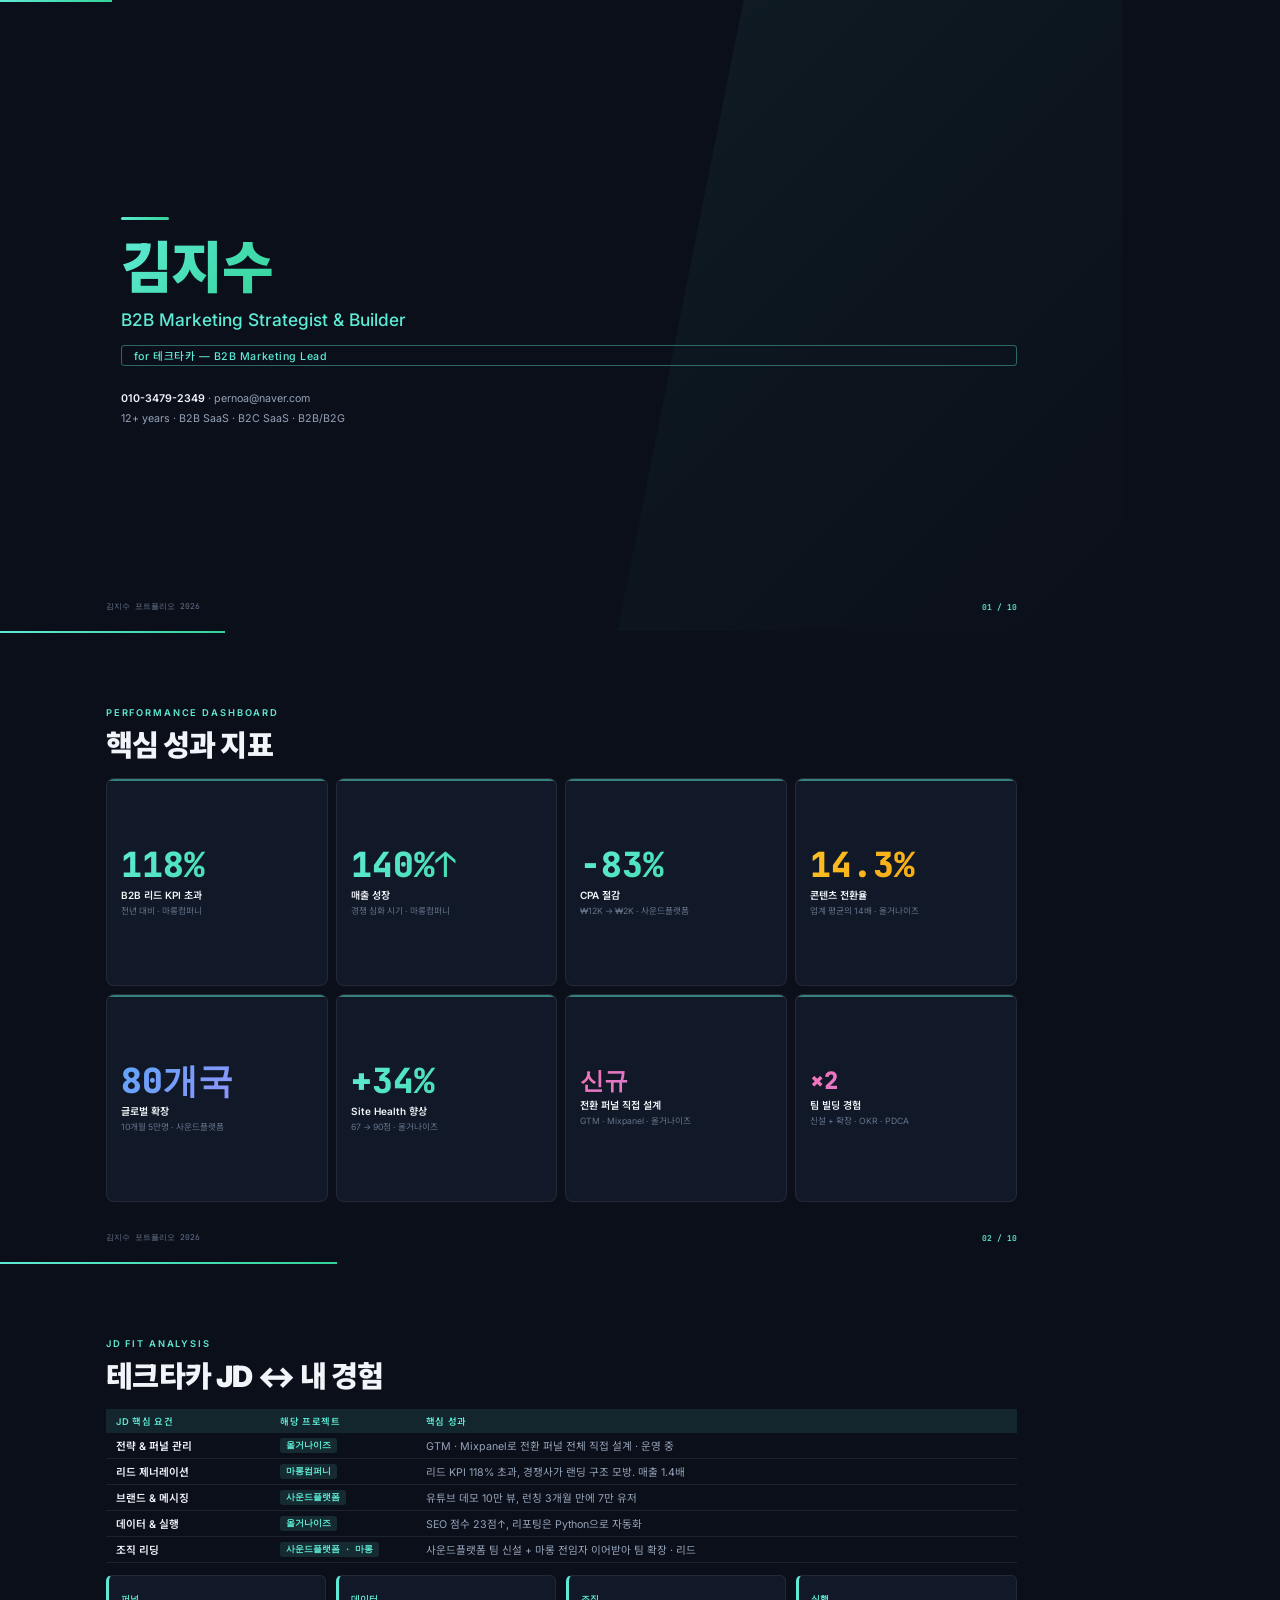
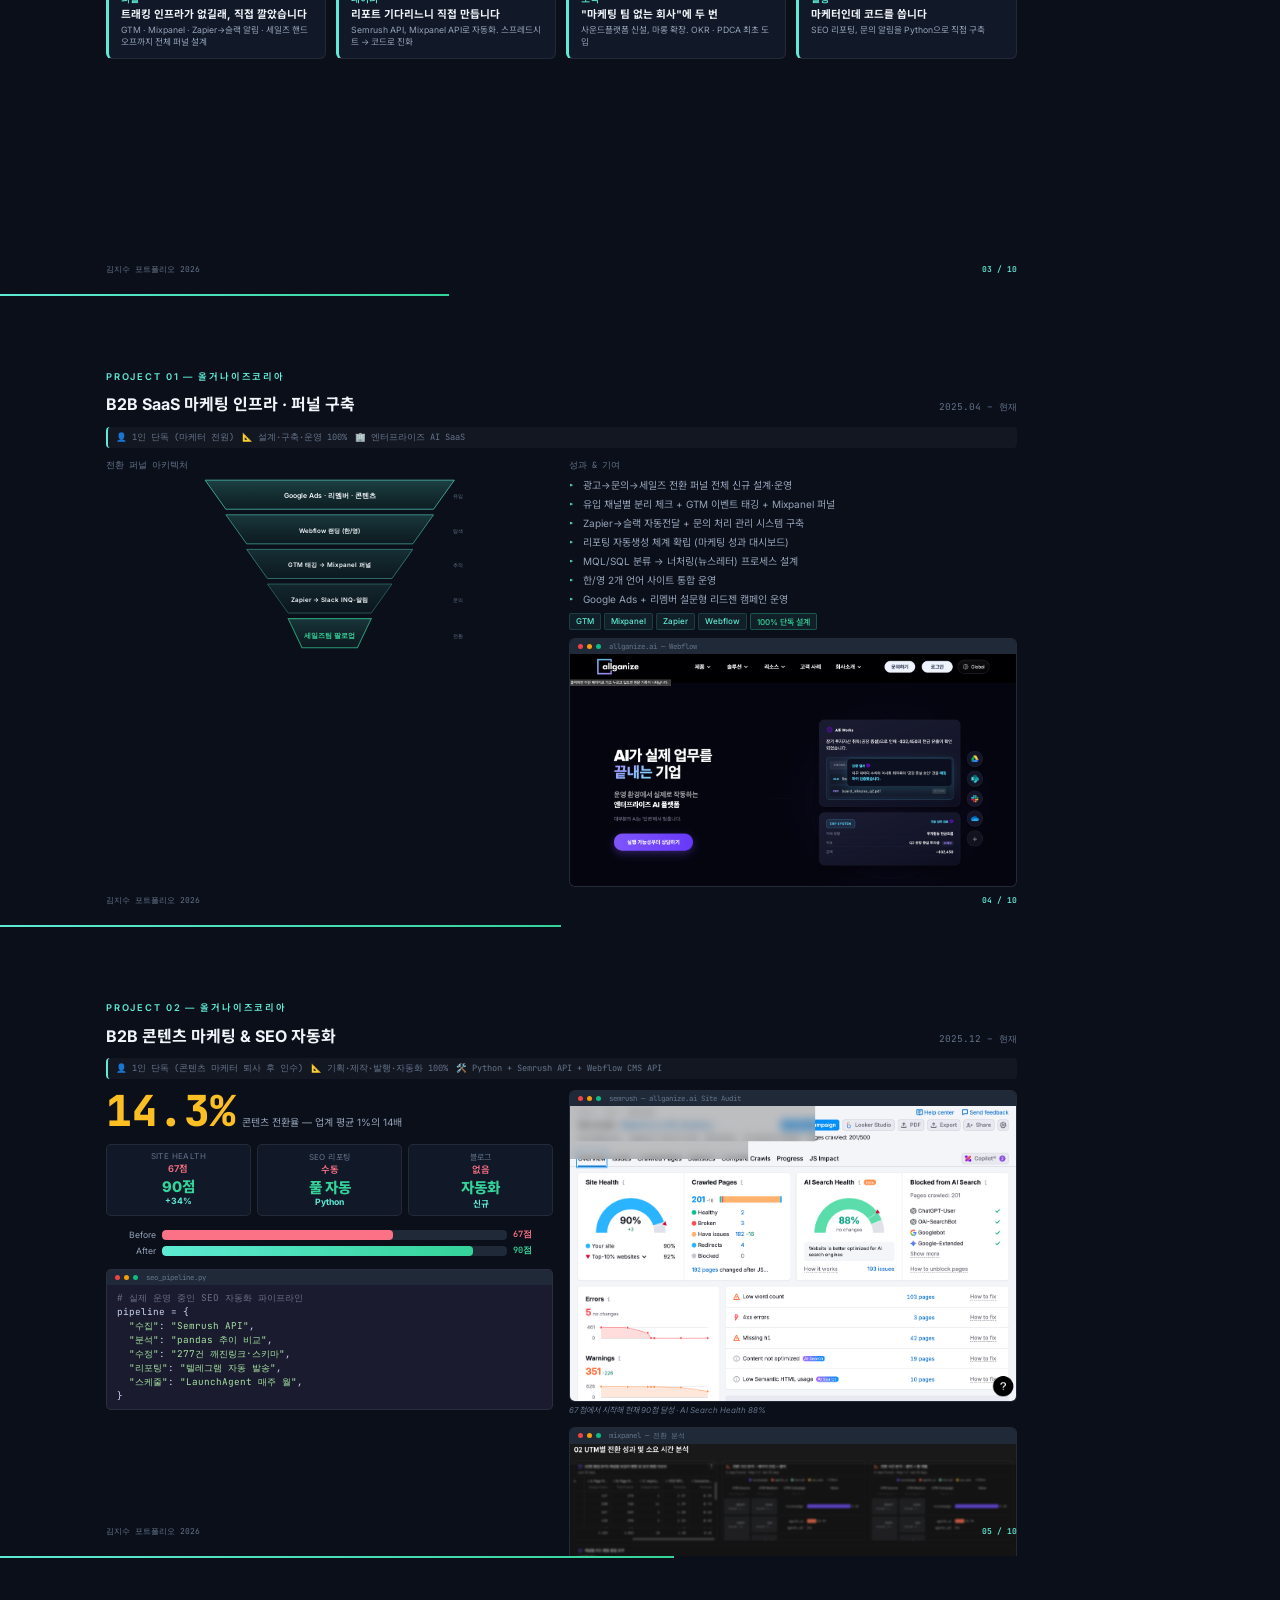
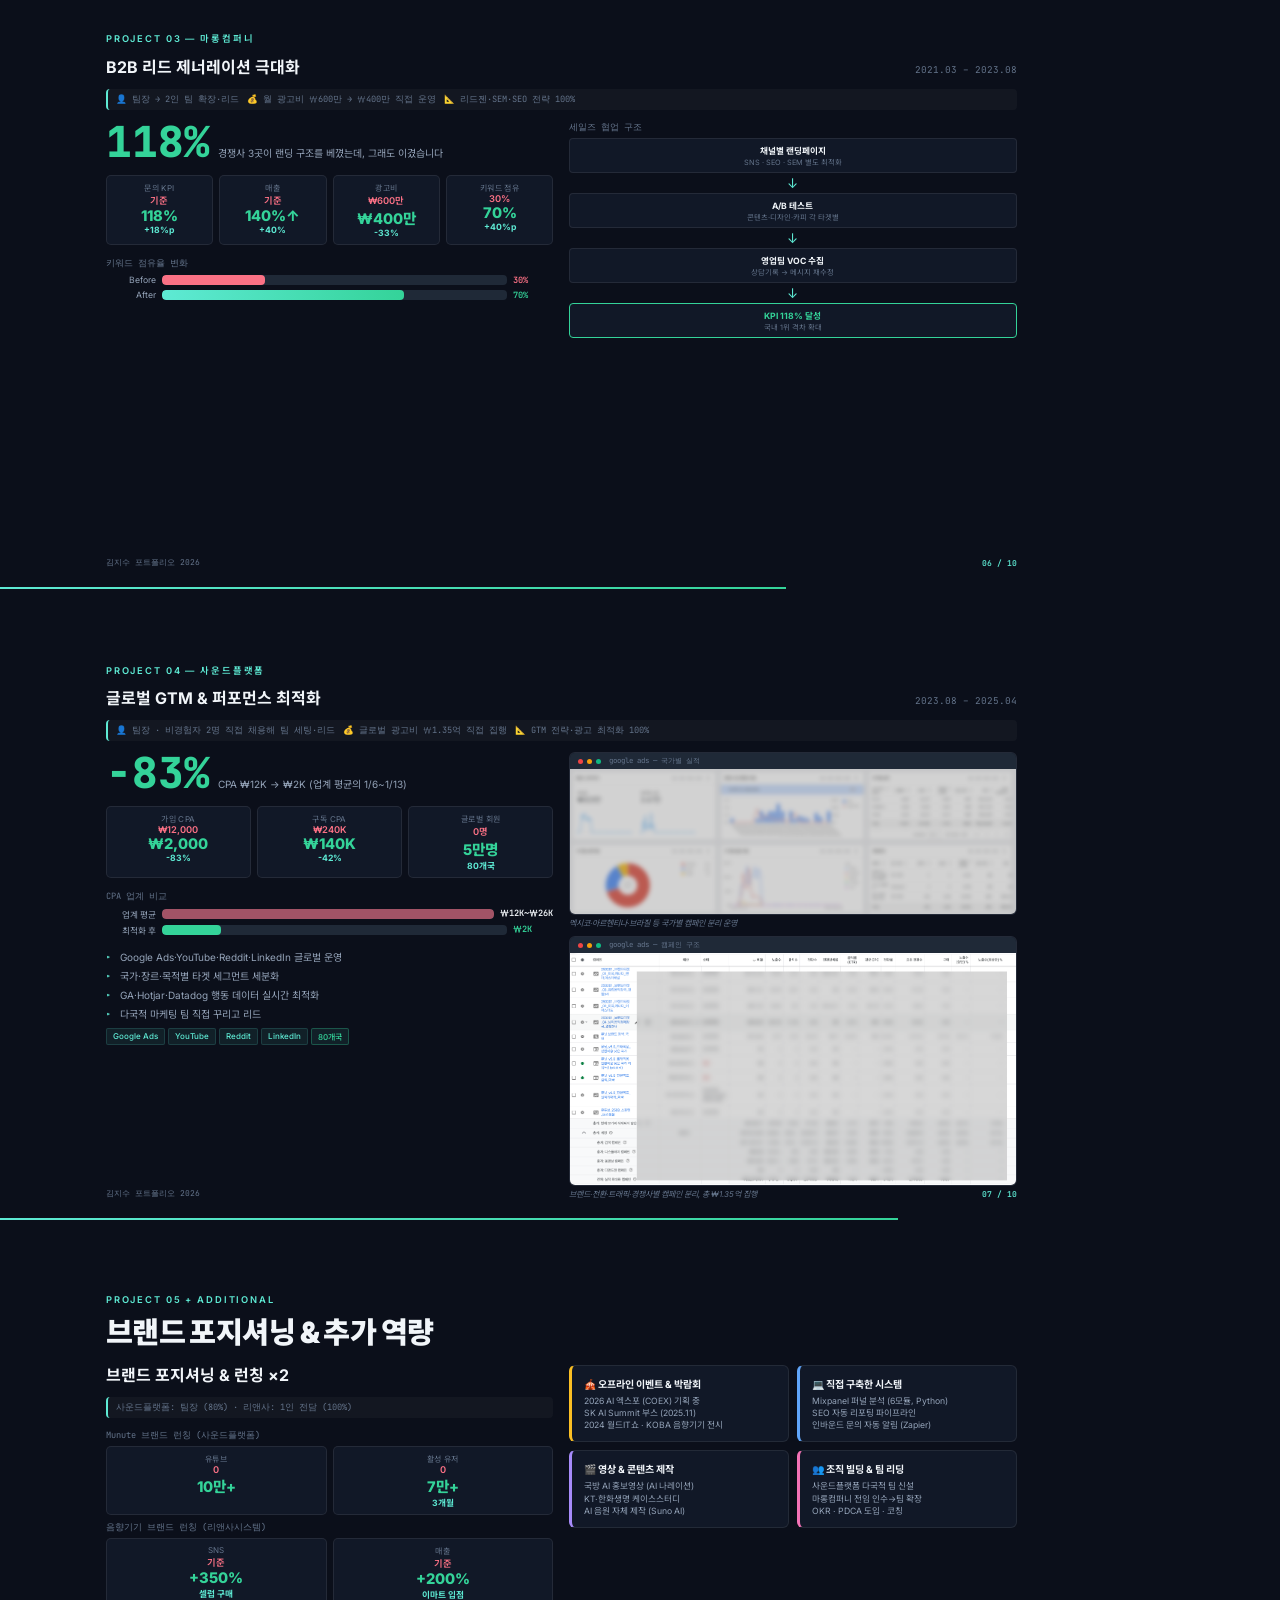
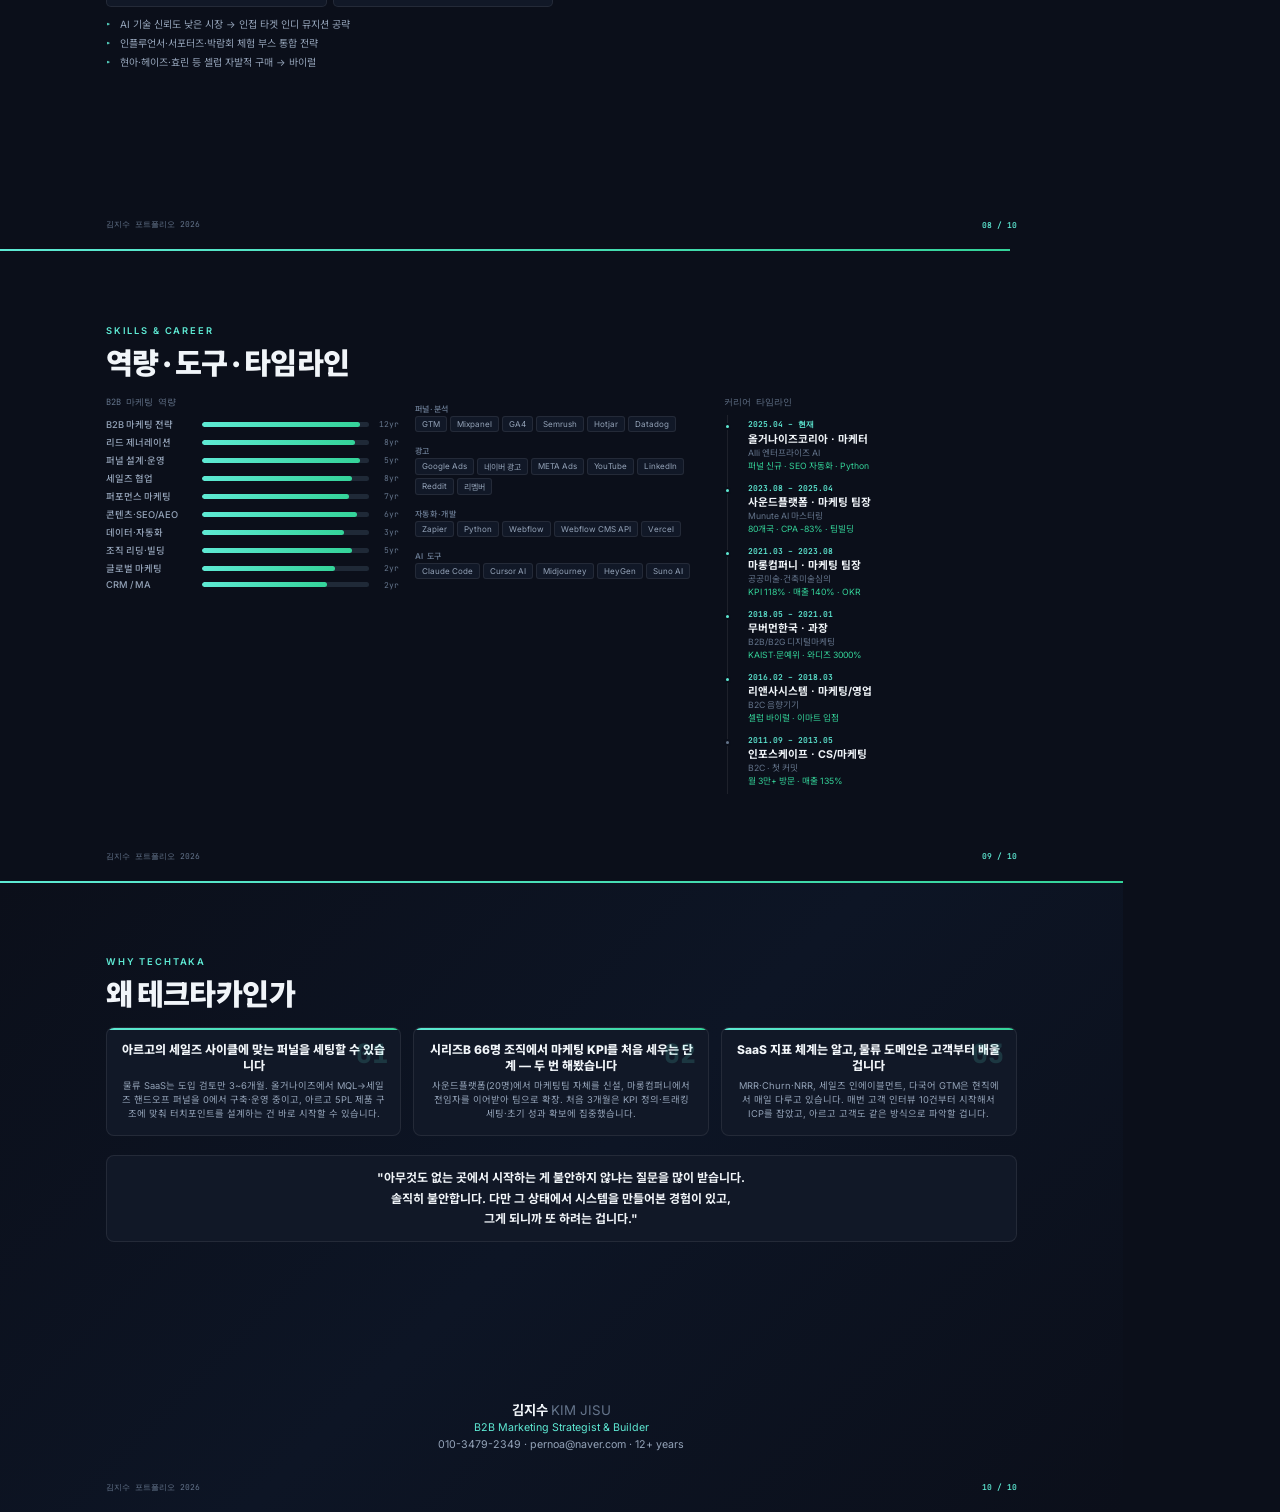
==== commit 52ed7b2f: "fix: 팩트체크 전체 얼라인 — 7개 파일 일괄 수정 - 다국적 팀 3명 채용 → 비경험자 2명 채용해 팀 세팅·운영 - 한/영/일 → 한/영 (전 파일) - 미국 본사 → 제거" ====
--- a/portfolio-deck.html
+++ b/portfolio-deck.html
@@ -420,7 +420,7 @@
     <div class="proj-scope">
       <span>👤 1인 단독 (마케터 전원)</span>
       <span>📐 설계·구축·운영 100%</span>
-      <span>🏢 엔터프라이즈 AI SaaS · 미국 본사</span>
+      <span>🏢 엔터프라이즈 AI SaaS</span>
     </div>
 
     <div class="col-2" style="flex:1;">
@@ -440,7 +440,7 @@
           <polygon points="110,156 290,156 260,198 140,198" fill="url(#fg2)" stroke="#5EEAD4" stroke-width="1" opacity="0.45"/>
           <polygon points="140,206 260,206 240,248 160,248" fill="url(#fg2)" stroke="#34D399" stroke-width="1.5" opacity="0.7"/>
           <text x="200" y="32" text-anchor="middle" fill="#F1F5F9" font-size="10" font-weight="600" font-family="Inter,sans-serif">Google Ads · 리멤버 · 콘텐츠</text>
-          <text x="200" y="82" text-anchor="middle" fill="#F1F5F9" font-size="9" font-weight="600" font-family="Inter,sans-serif">Webflow 랜딩 (한/영/일)</text>
+          <text x="200" y="82" text-anchor="middle" fill="#F1F5F9" font-size="9" font-weight="600" font-family="Inter,sans-serif">Webflow 랜딩 (한/영)</text>
           <text x="200" y="132" text-anchor="middle" fill="#F1F5F9" font-size="9" font-weight="600" font-family="Inter,sans-serif">GTM 태깅 → Mixpanel 퍼널</text>
           <text x="200" y="182" text-anchor="middle" fill="#F1F5F9" font-size="9" font-weight="600" font-family="Inter,sans-serif">Zapier → Slack INQ-알림</text>
           <text x="200" y="234" text-anchor="middle" fill="#34D399" font-size="10" font-weight="700" font-family="Inter,sans-serif">세일즈팀 팔로업</text>
@@ -461,7 +461,7 @@
           <li>Zapier→슬랙 자동전달 + 문의 처리 관리 시스템 구축</li>
           <li>리포팅 자동생성 체계 확립 (마케팅 성과 대시보드)</li>
           <li>MQL/SQL 분류 → 너처링(뉴스레터) 프로세스 설계</li>
-          <li>한/영/일 3개 언어 사이트 통합 운영</li>
+          <li>한/영 2개 언어 사이트 통합 운영</li>
           <li>Google Ads + 리멤버 설문형 리드젠 캠페인 운영</li>
         </ul>
         <div class="tags mt-8">
@@ -588,7 +588,7 @@
           <div style="text-align:center; color:var(--teal); font-size:10pt;">↓</div>
           <div class="f-step"><div class="f-label">영업팀 VOC 수집</div><div class="f-sub">상담기록 → 메시지 재수정</div></div>
           <div style="text-align:center; color:var(--teal); font-size:10pt;">↓</div>
-          <div class="f-step final"><div class="f-label">KPI 118% 달성</div><div class="f-sub">국내 1위 시장점유율 21% 지지</div></div>
+          <div class="f-step final"><div class="f-label">KPI 118% 달성</div><div class="f-sub">국내 1위 격차 확대</div></div>
         </div>
       </div>
     </div>
@@ -607,7 +607,7 @@
       <span class="proj-period">2023.08 – 2025.04</span>
     </div>
     <div class="proj-scope">
-      <span>👤 팀장 · 다국적 팀 3명 직접 채용·리드</span>
+      <span>👤 팀장 · 비경험자 2명 직접 채용해 팀 세팅·리드</span>
       <span>💰 글로벌 광고비 ₩1.35억 직접 집행</span>
       <span>📐 GTM 전략·광고 최적화 100%</span>
     </div>
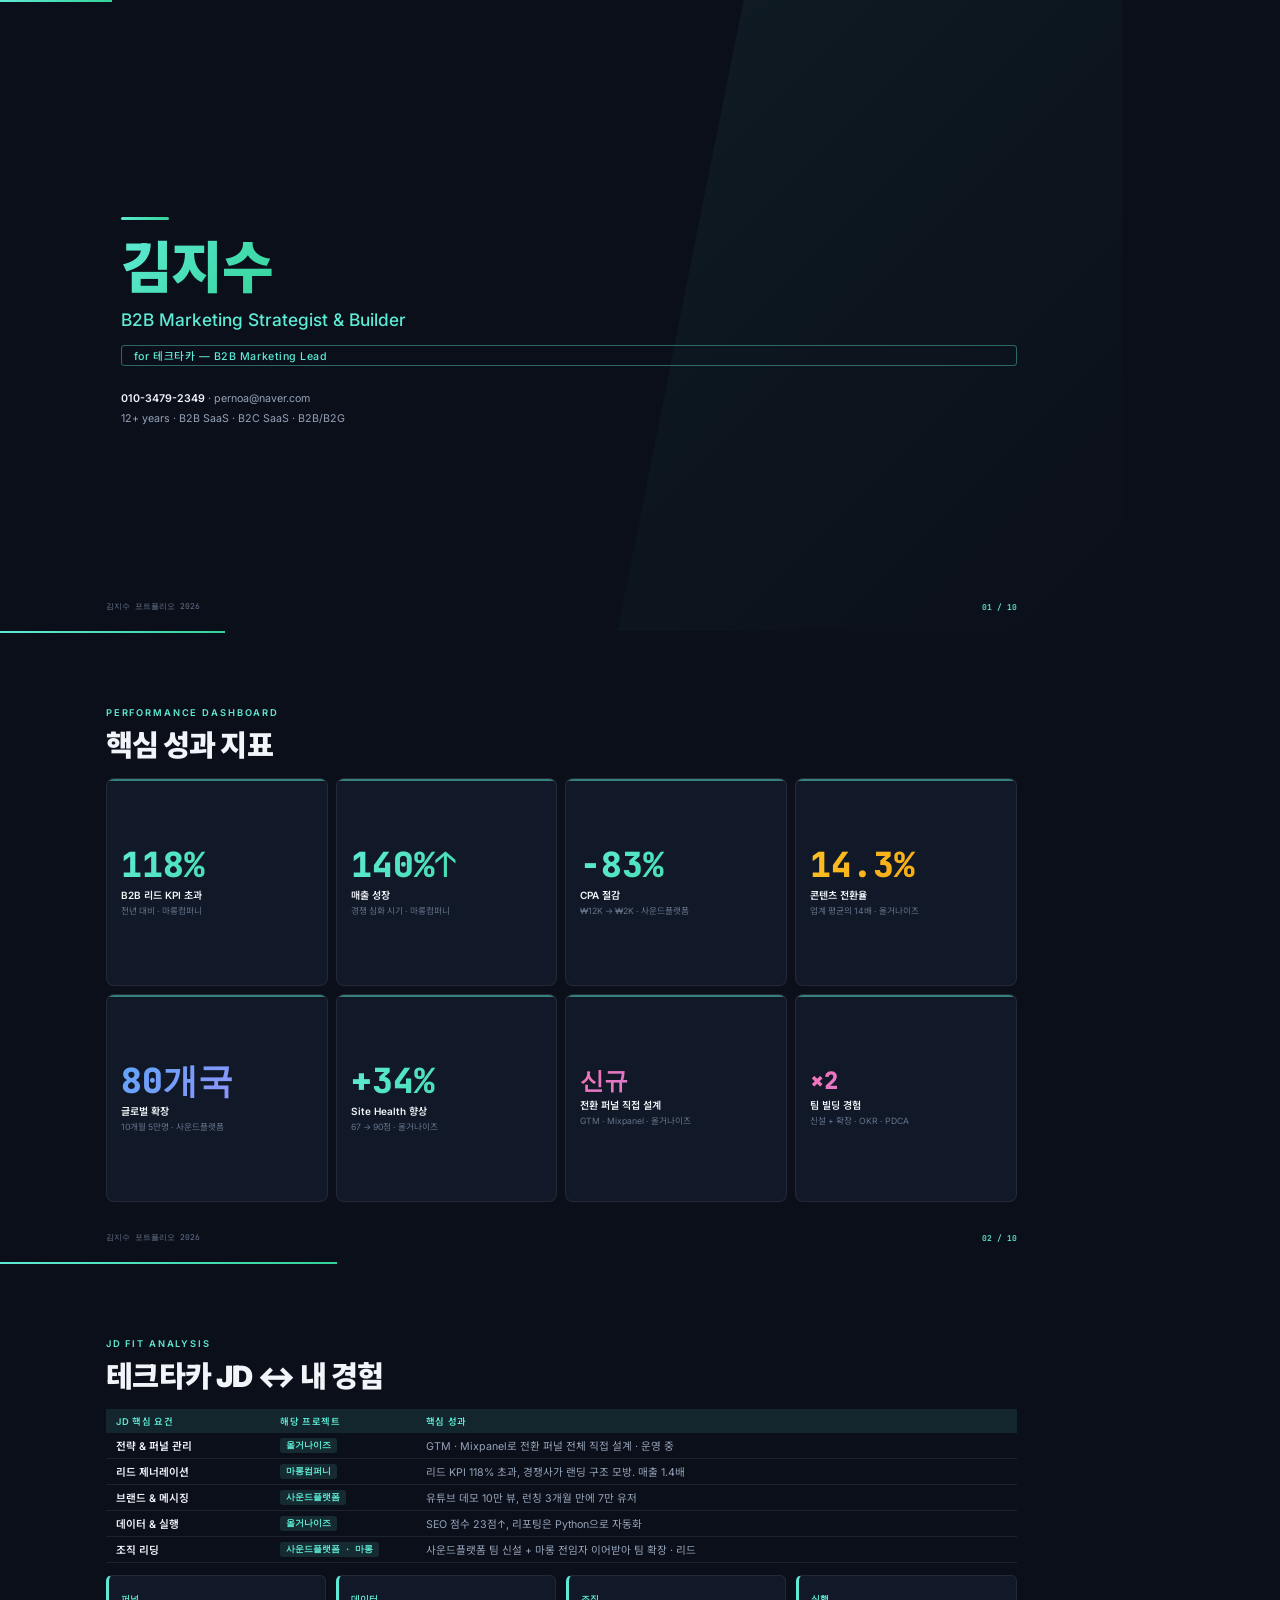
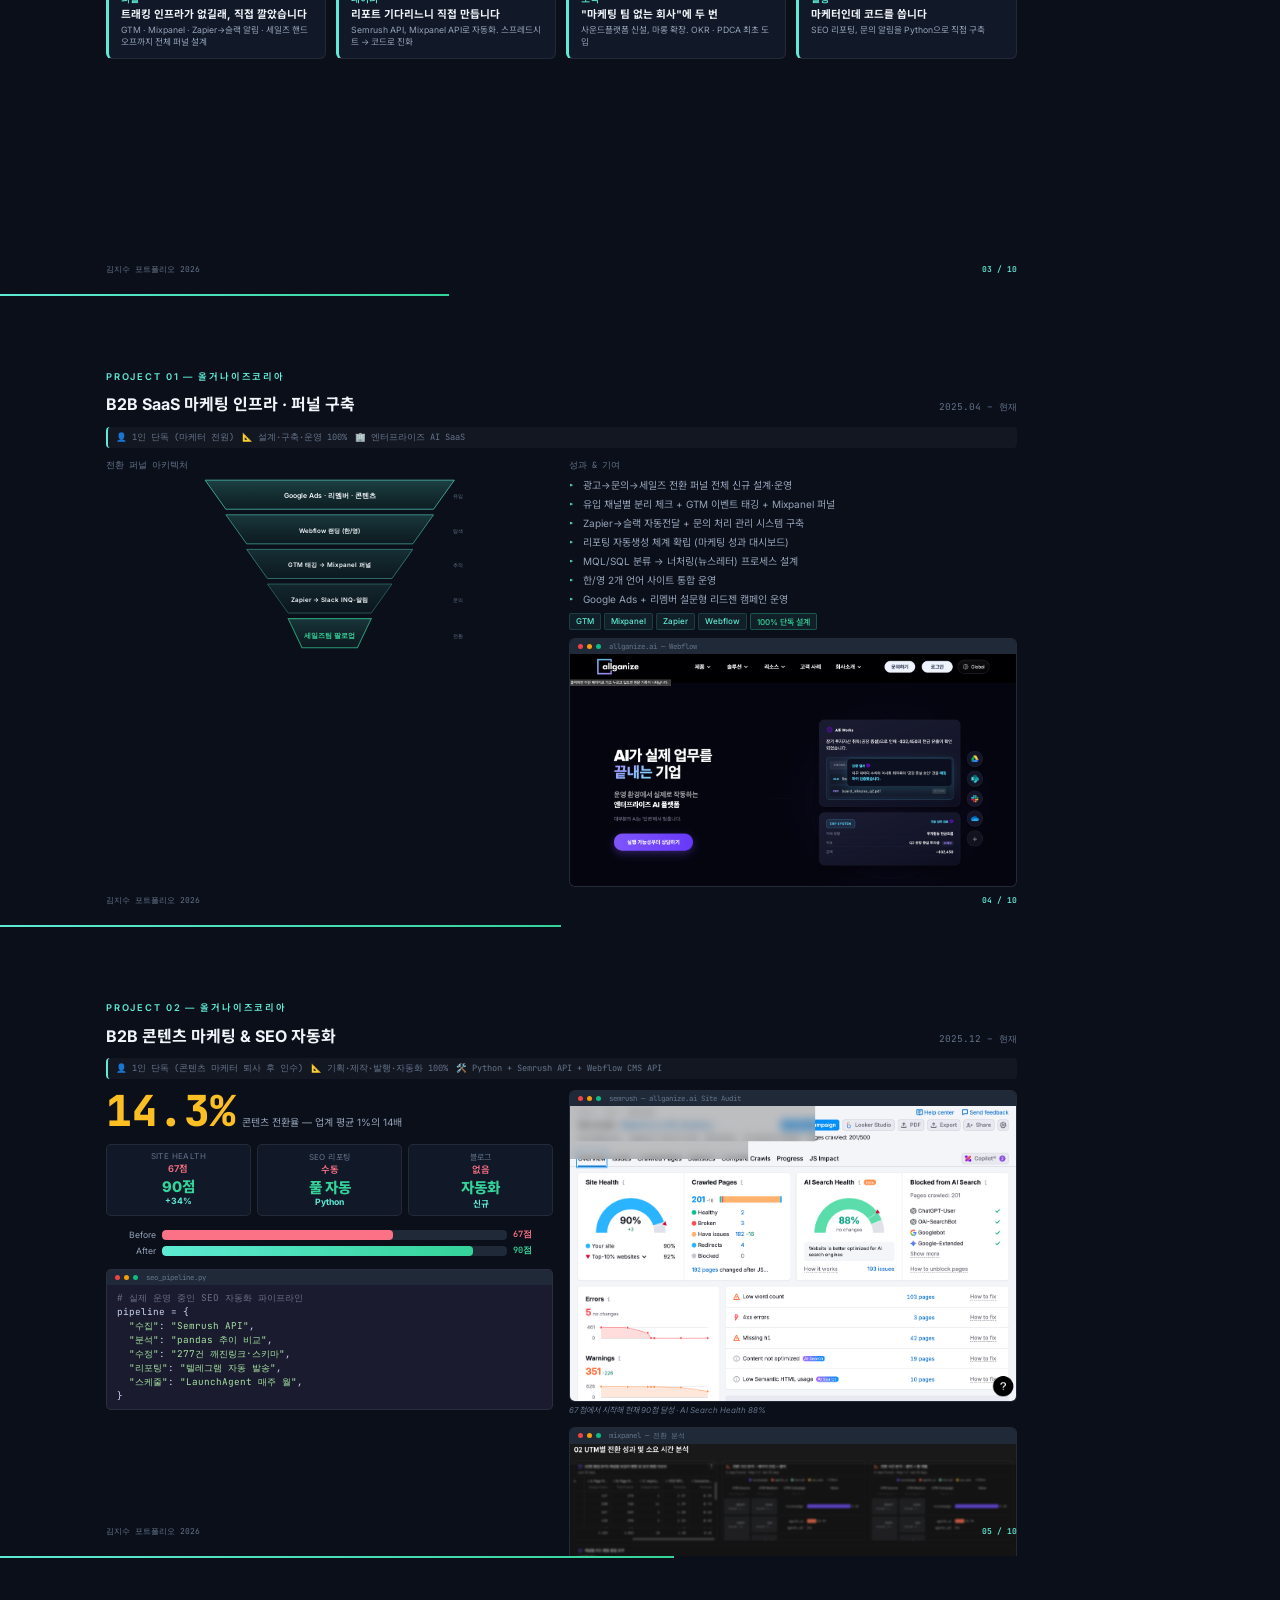
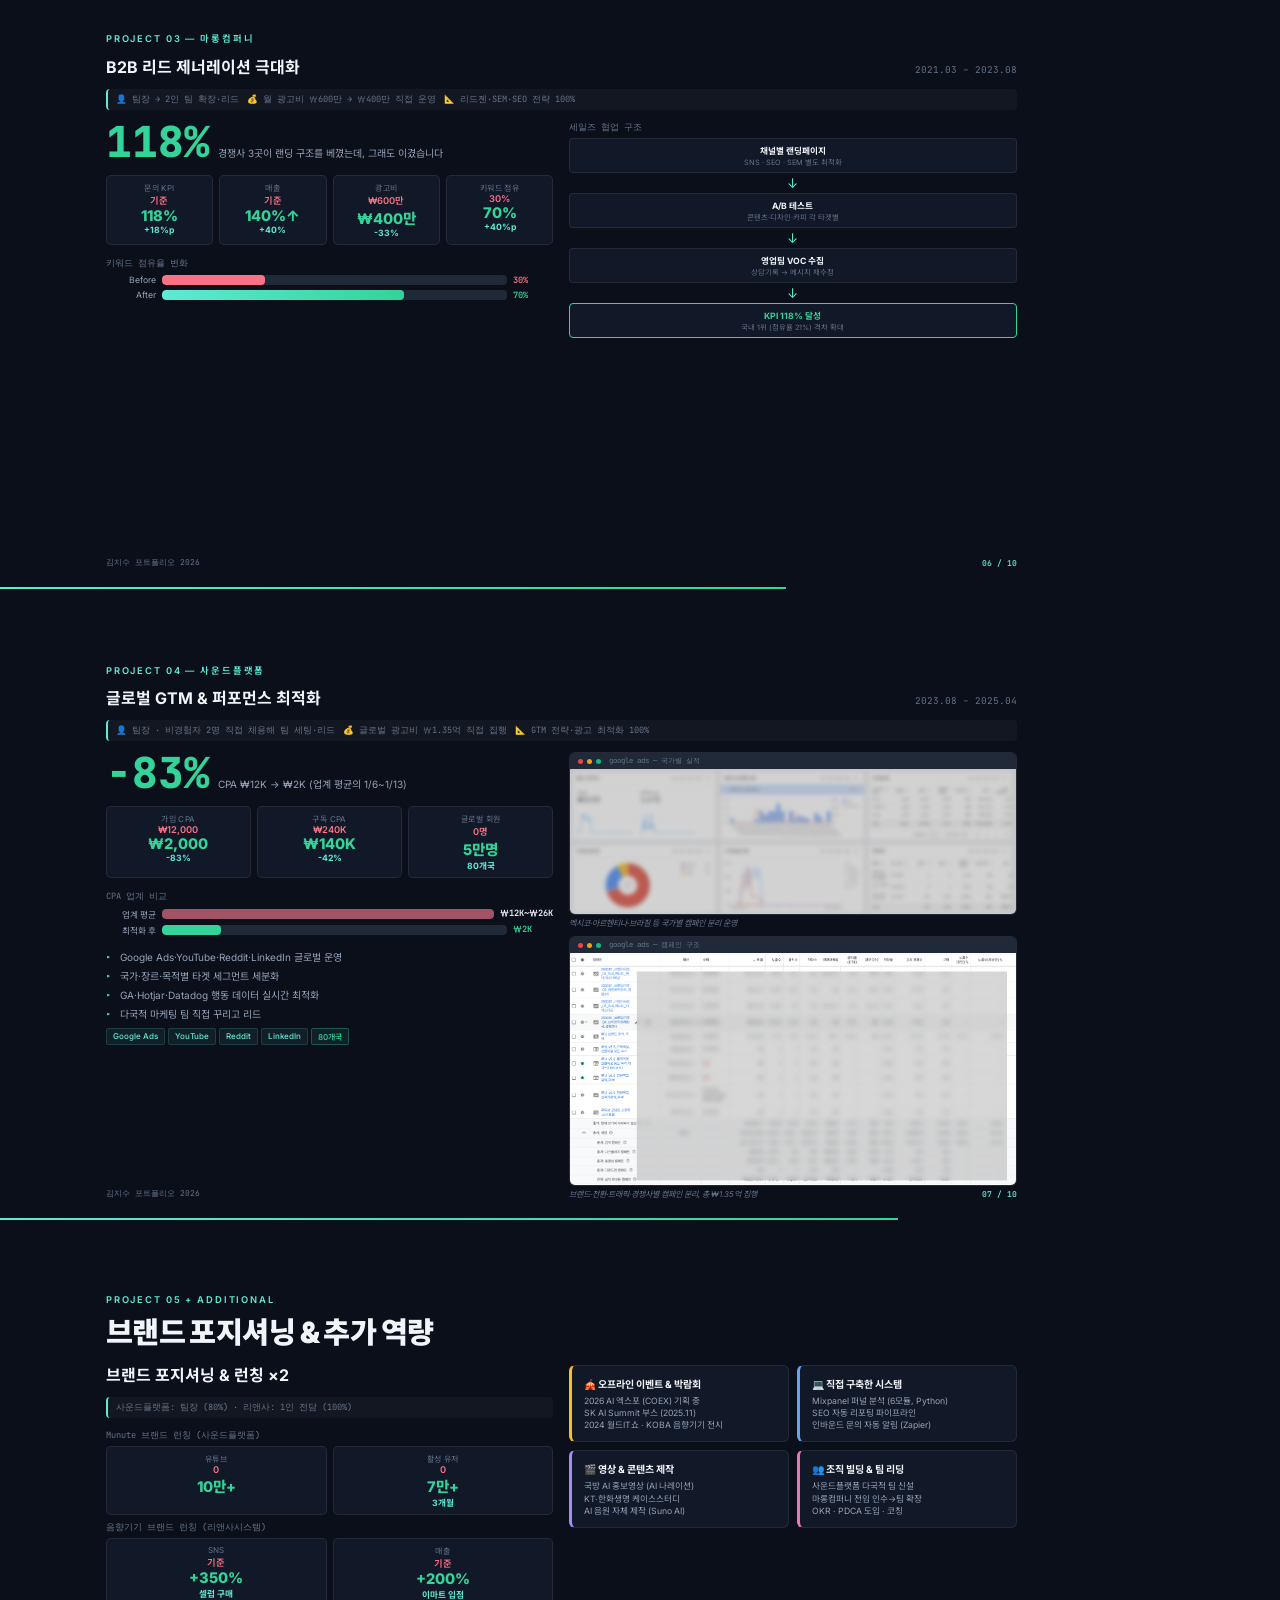
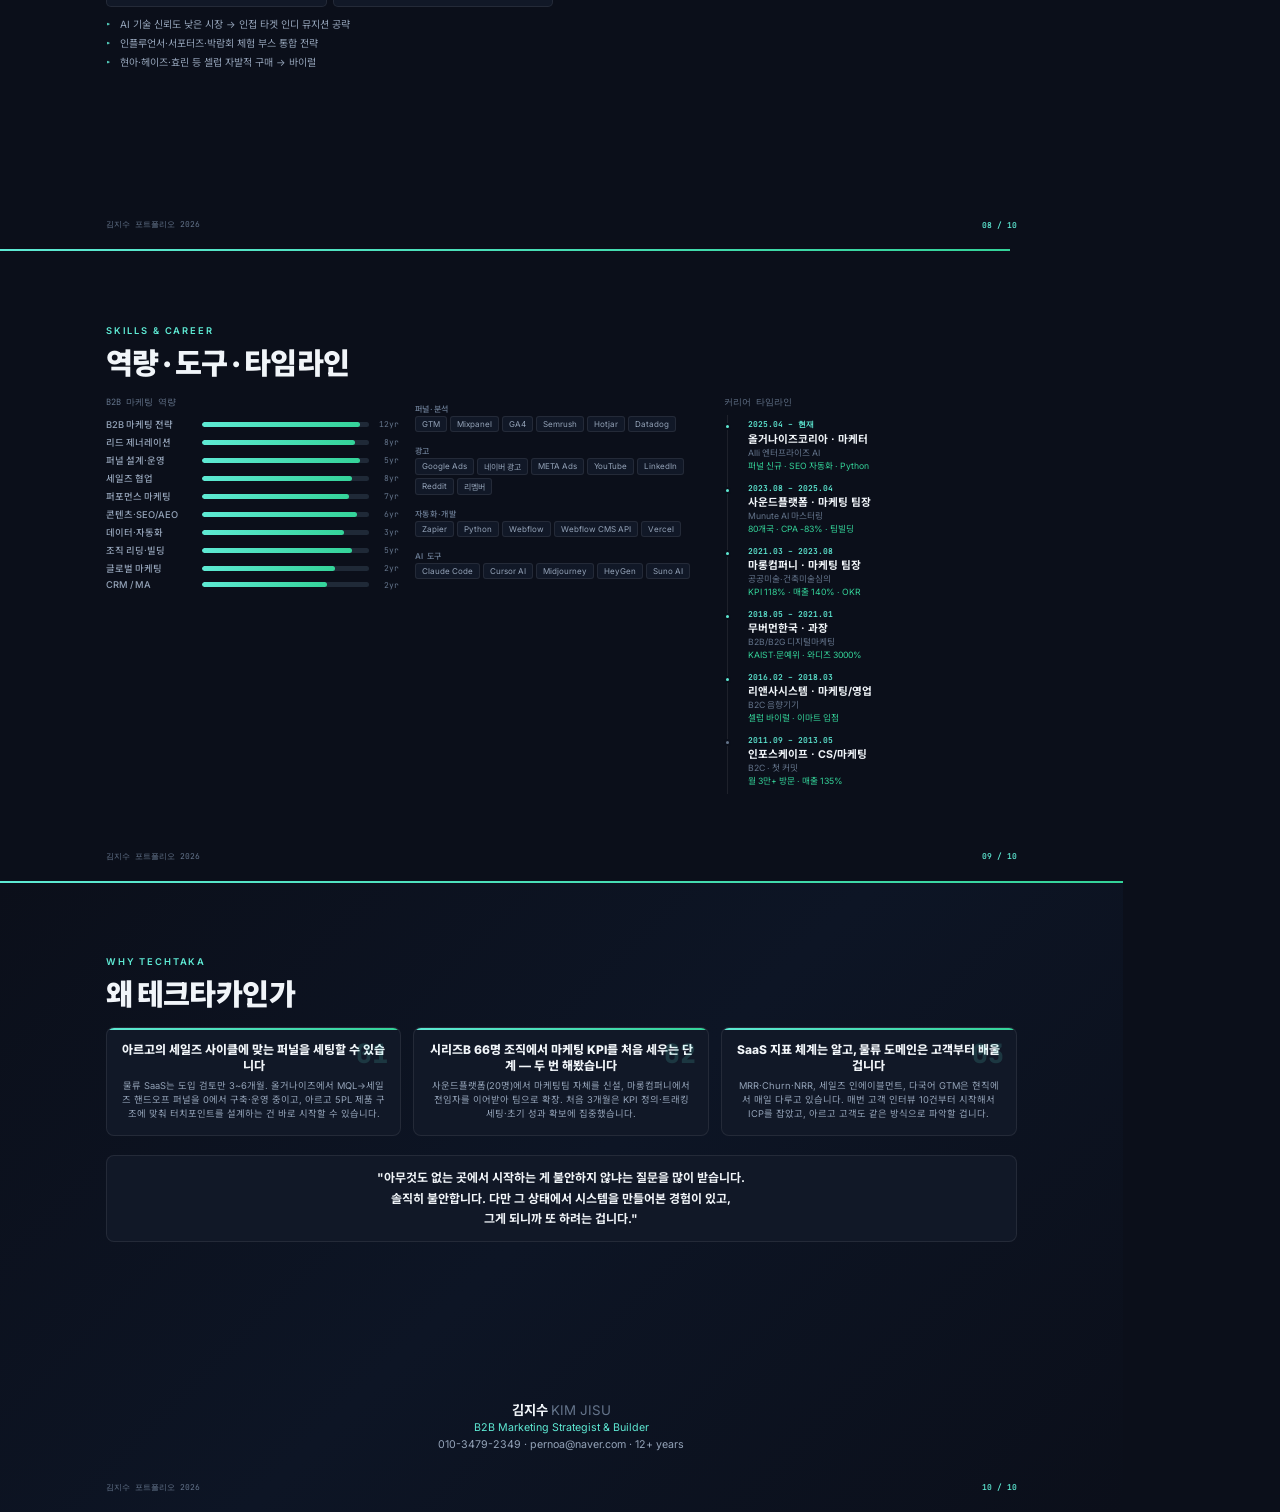
==== commit 0f1f5b55: "fix: 시장점유율 21% 복원 — 2023년 기준 확인된 수치 Co-Authored-By: Claude Opus 4.6 (1M context) <noreply@anthropic." ====
--- a/portfolio-deck.html
+++ b/portfolio-deck.html
@@ -588,7 +588,7 @@
           <div style="text-align:center; color:var(--teal); font-size:10pt;">↓</div>
           <div class="f-step"><div class="f-label">영업팀 VOC 수집</div><div class="f-sub">상담기록 → 메시지 재수정</div></div>
           <div style="text-align:center; color:var(--teal); font-size:10pt;">↓</div>
-          <div class="f-step final"><div class="f-label">KPI 118% 달성</div><div class="f-sub">국내 1위 격차 확대</div></div>
+          <div class="f-step final"><div class="f-label">KPI 118% 달성</div><div class="f-sub">국내 1위 (점유율 21%) 격차 확대</div></div>
         </div>
       </div>
     </div>
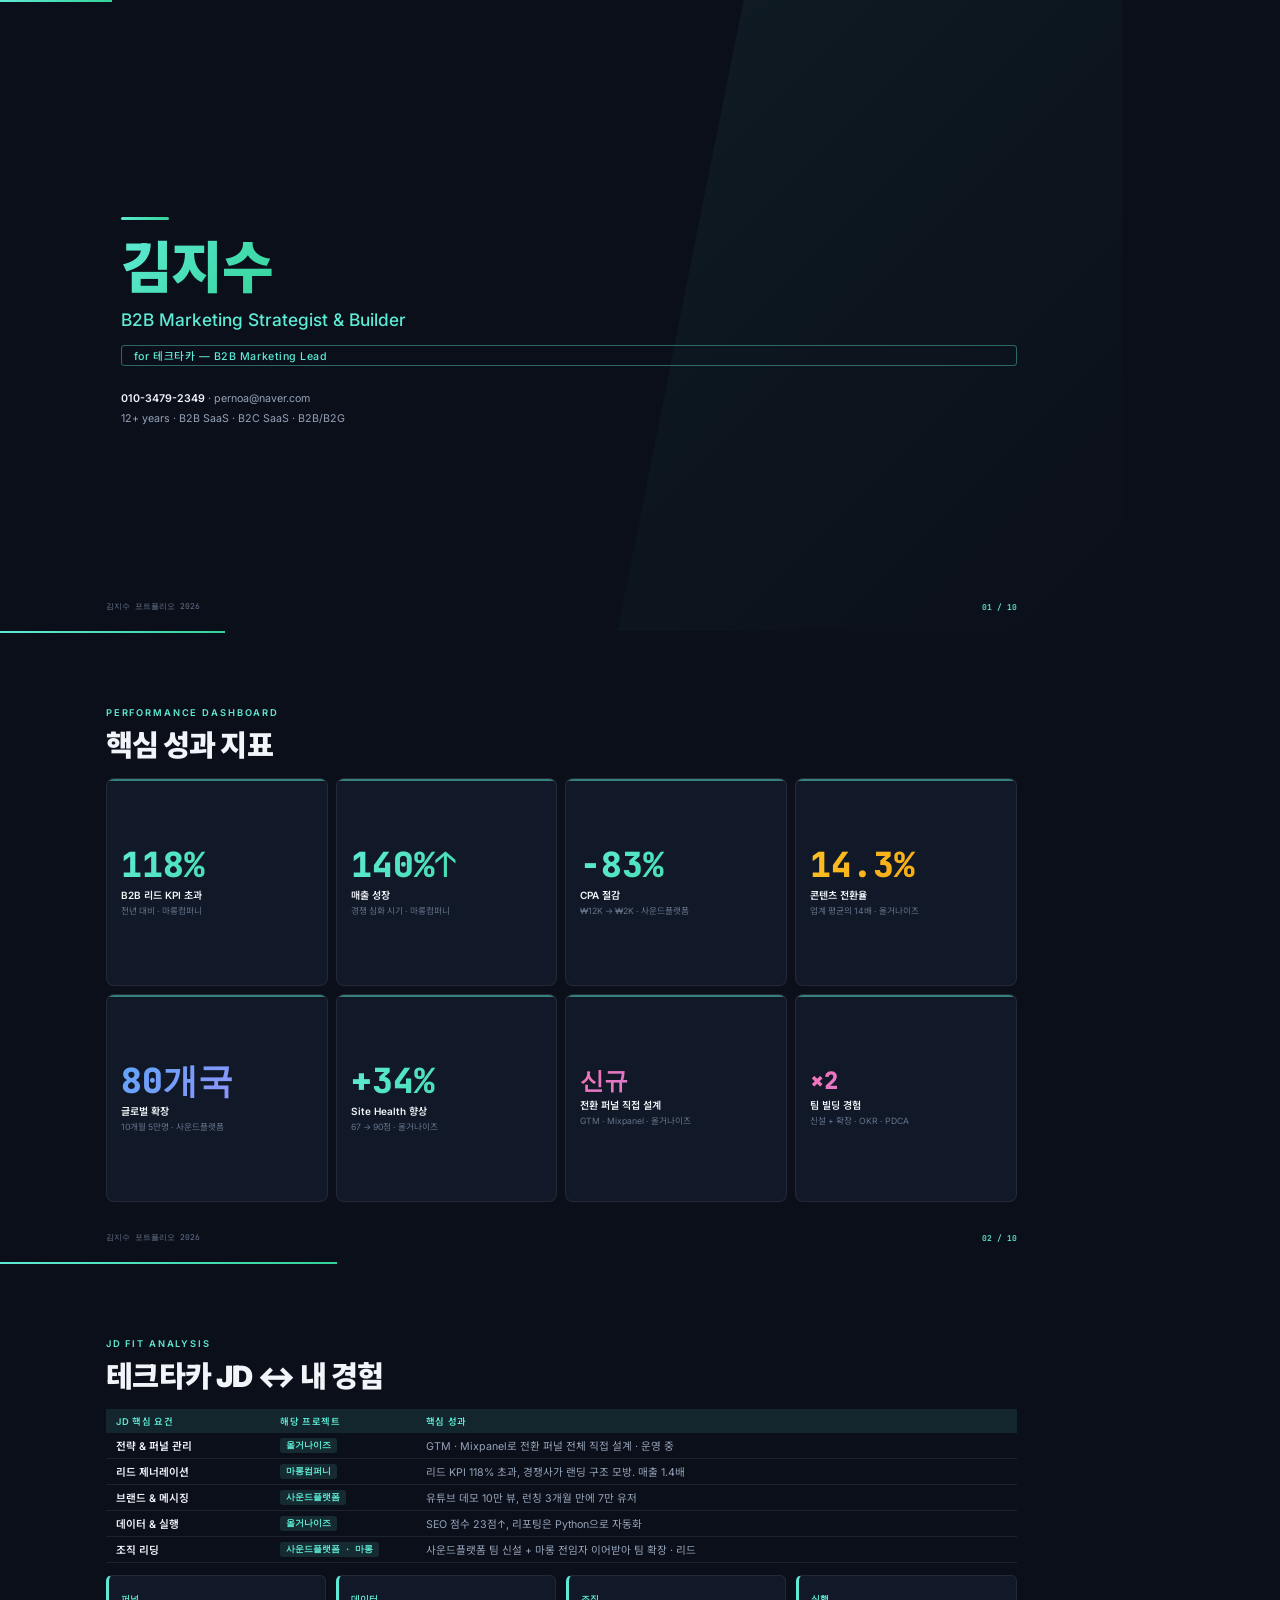
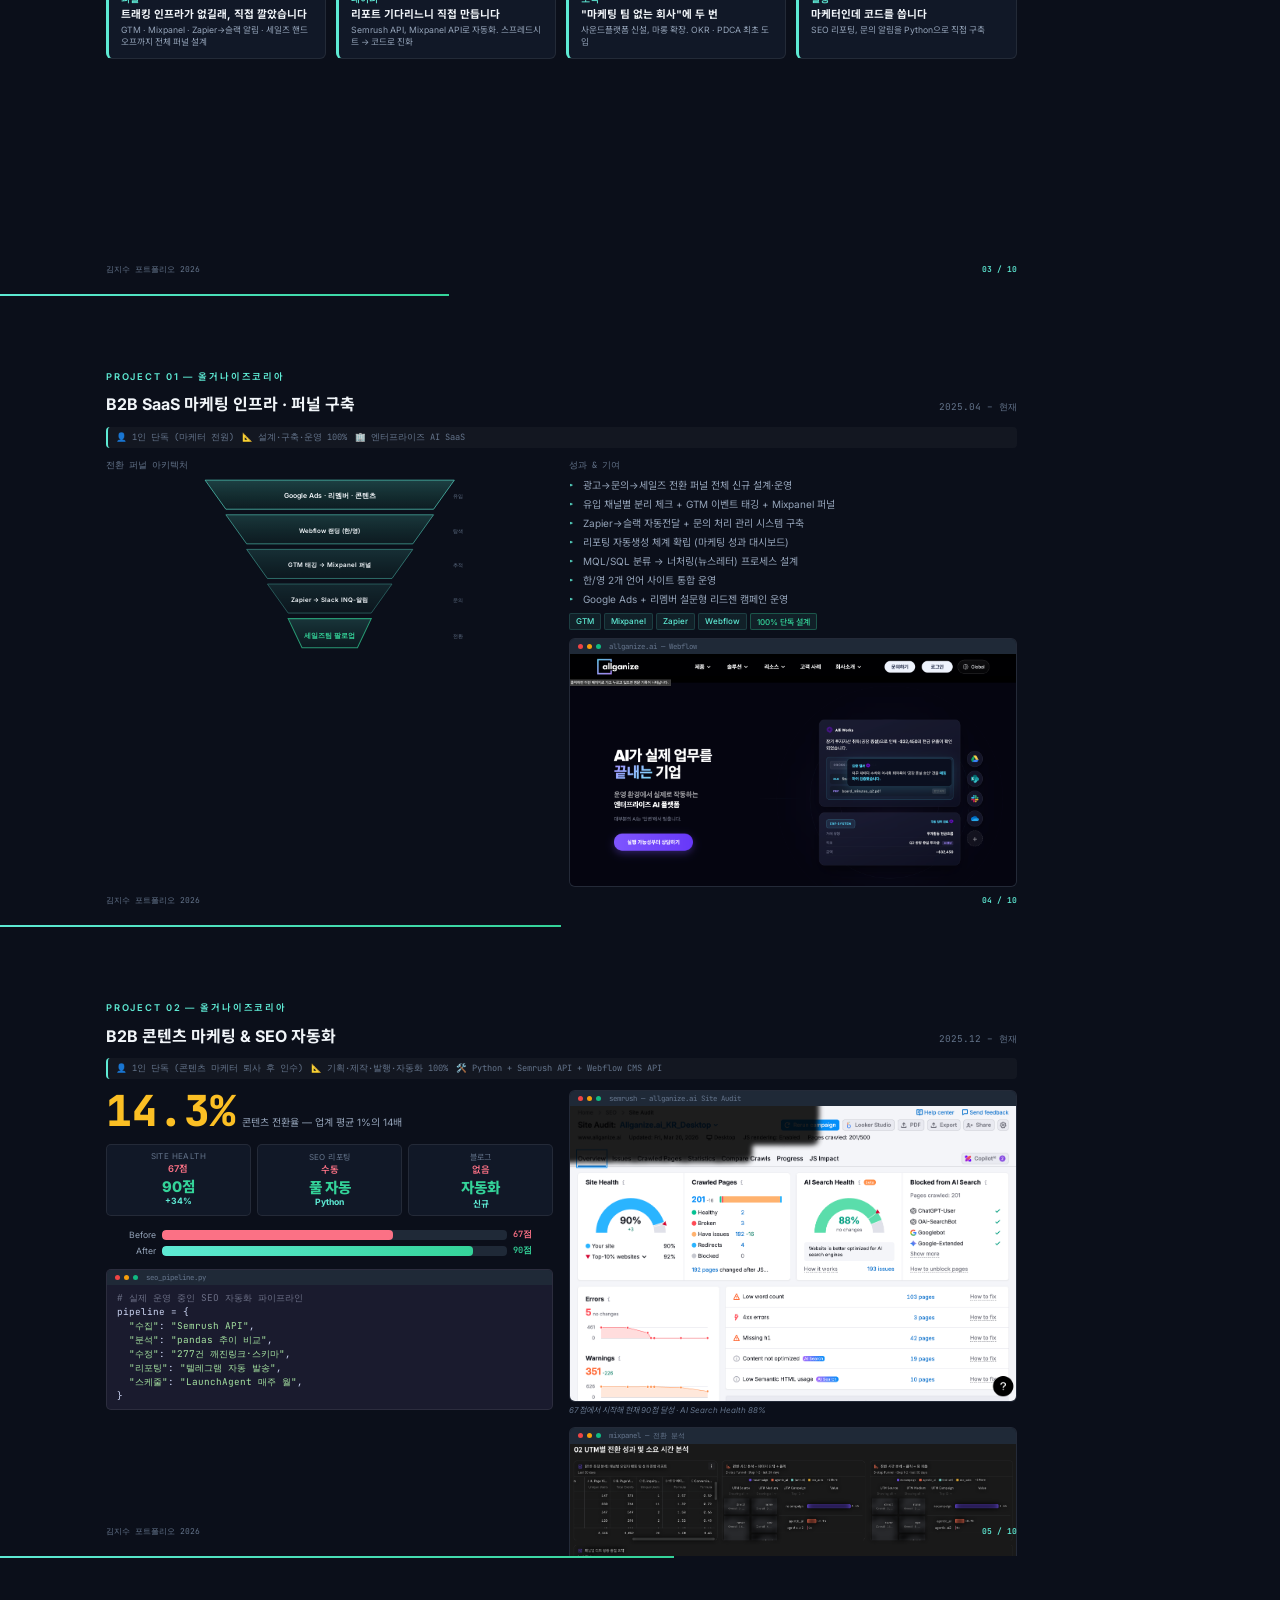
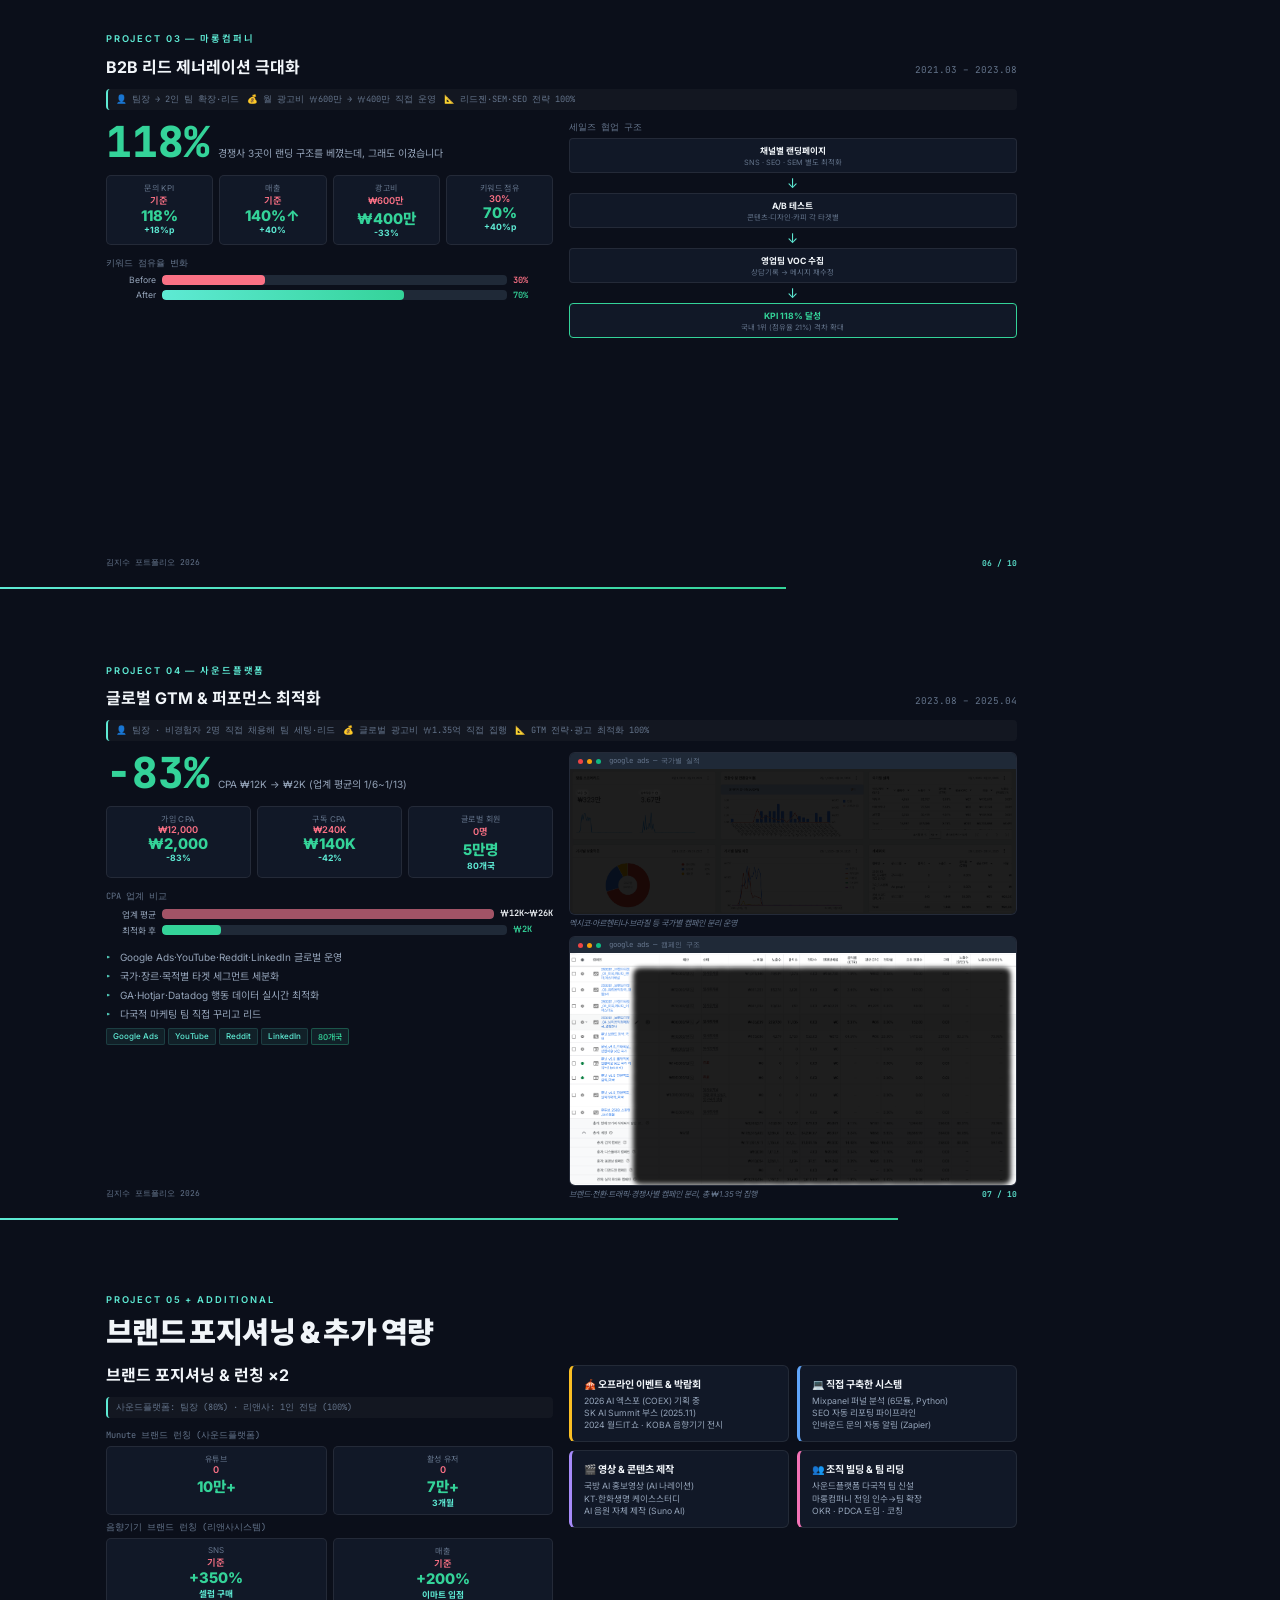
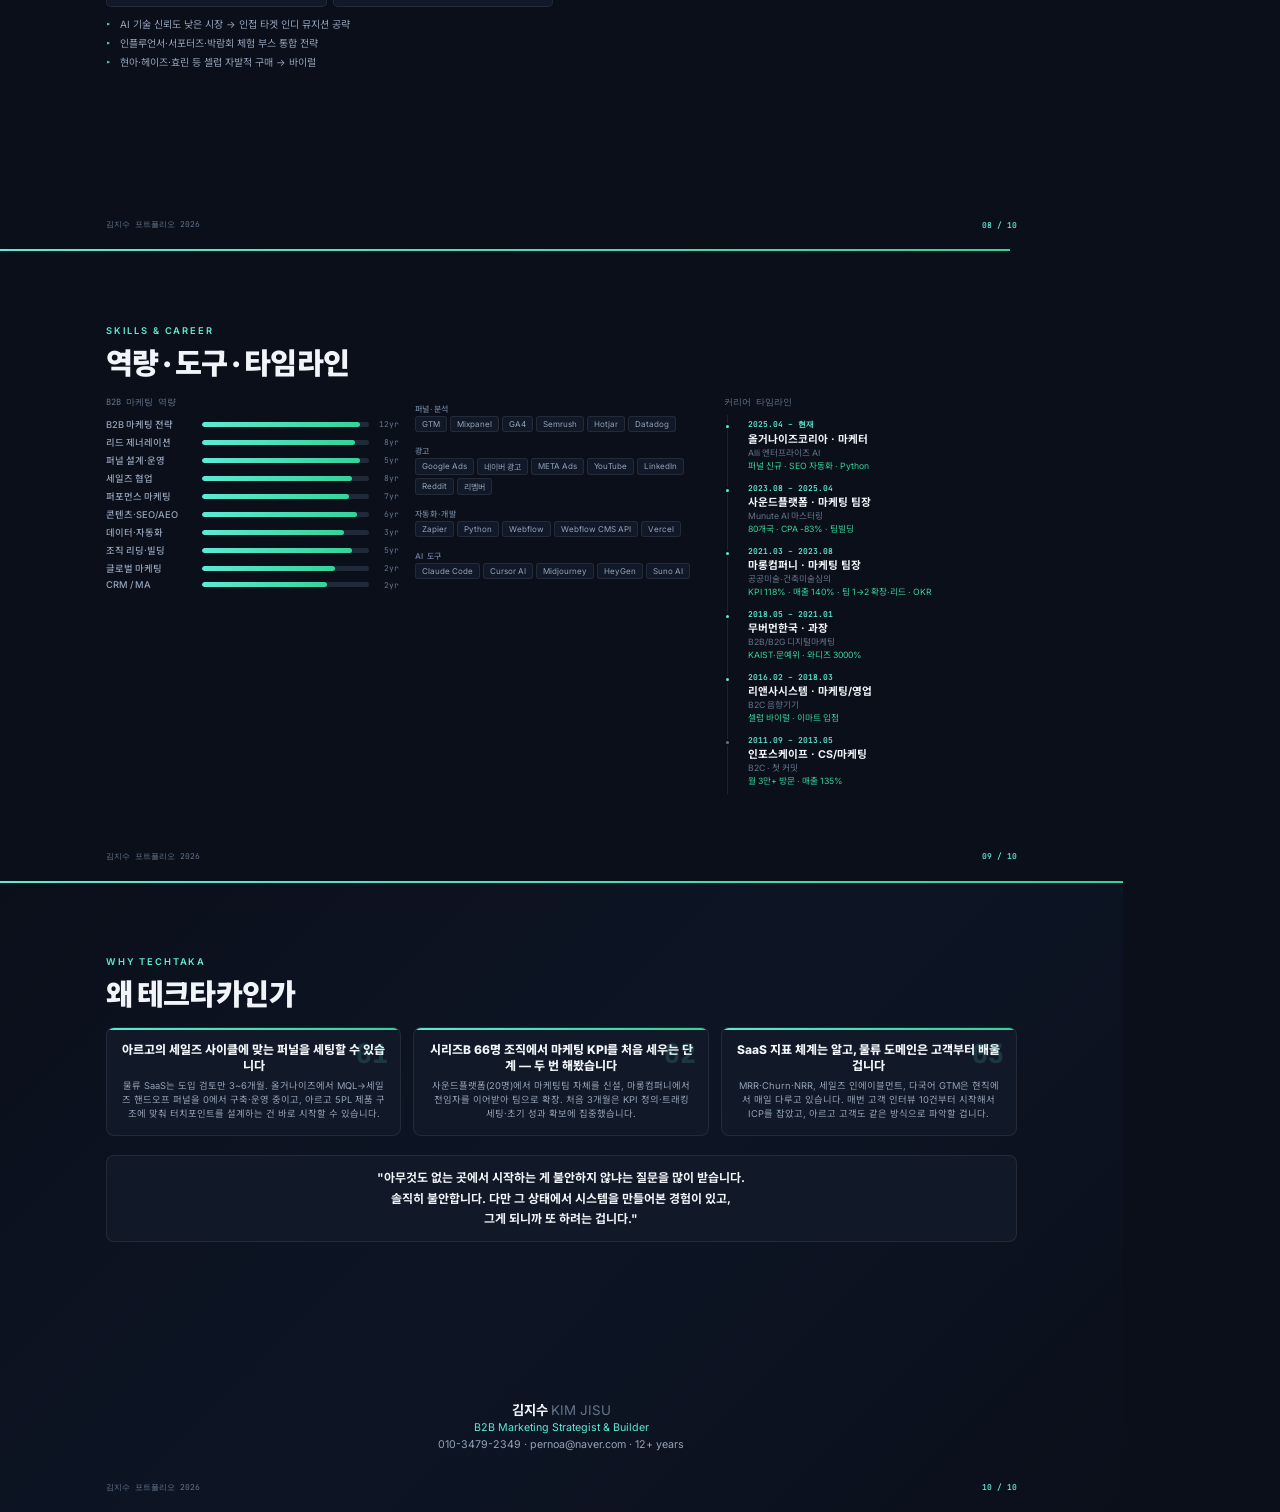
==== commit 3f928232: "feat: 인라인 스타일 CSS 클래스 교체 + 범용 PDF 4종 업데이트 - 인라인 스타일 93→43곳 (50곳 CSS 유틸리티 클래스로 교체) - 범용 PDF 4종 최신본 배치" ====
--- a/portfolio-deck.html
+++ b/portfolio-deck.html
@@ -334,8 +334,25 @@
   .ring-inline { display: flex; align-items: center; gap: 10px; }
 
   @media print {
-    body { -webkit-print-color-adjust: exact; print-color-adjust: exact; }
-    .slide { break-after: page; }
+    :root {
+      --bg: #FFFFFF;
+      --bg2: #F8FAFC;
+      --bg3: #F1F5F9;
+      --text: #1A1A2E;
+      --text2: #4A4A6A;
+      --muted: #6B7280;
+      --teal: #0D7377;
+      --green: #059669;
+      --blue: #2563EB;
+      --purple: #7C3AED;
+      --pink: #DB2777;
+      --yellow: #B45309;
+      --red: #BE123C;
+      --border: #E2E8F0;
+      --glow: none;
+    }
+    body { background: #FFFFFF !important; -webkit-print-color-adjust: exact; print-color-adjust: exact; }
+    .slide { background: #FFFFFF !important; break-after: page; }
     .slide:last-child { break-after: auto; }
   }
 </style>
@@ -777,7 +794,7 @@
             <div class="tl-period">2021.03 – 2023.08</div>
             <div class="tl-title">마롱컴퍼니 · 마케팅 팀장</div>
             <div class="tl-sub">공공미술·건축미술심의</div>
-            <div class="tl-result">KPI 118% · 매출 140% · OKR</div>
+            <div class="tl-result">KPI 118% · 매출 140% · 팀 1→2 확장·리드 · OKR</div>
           </div>
           <div class="tl-item">
             <div class="tl-period">2018.05 – 2021.01</div>
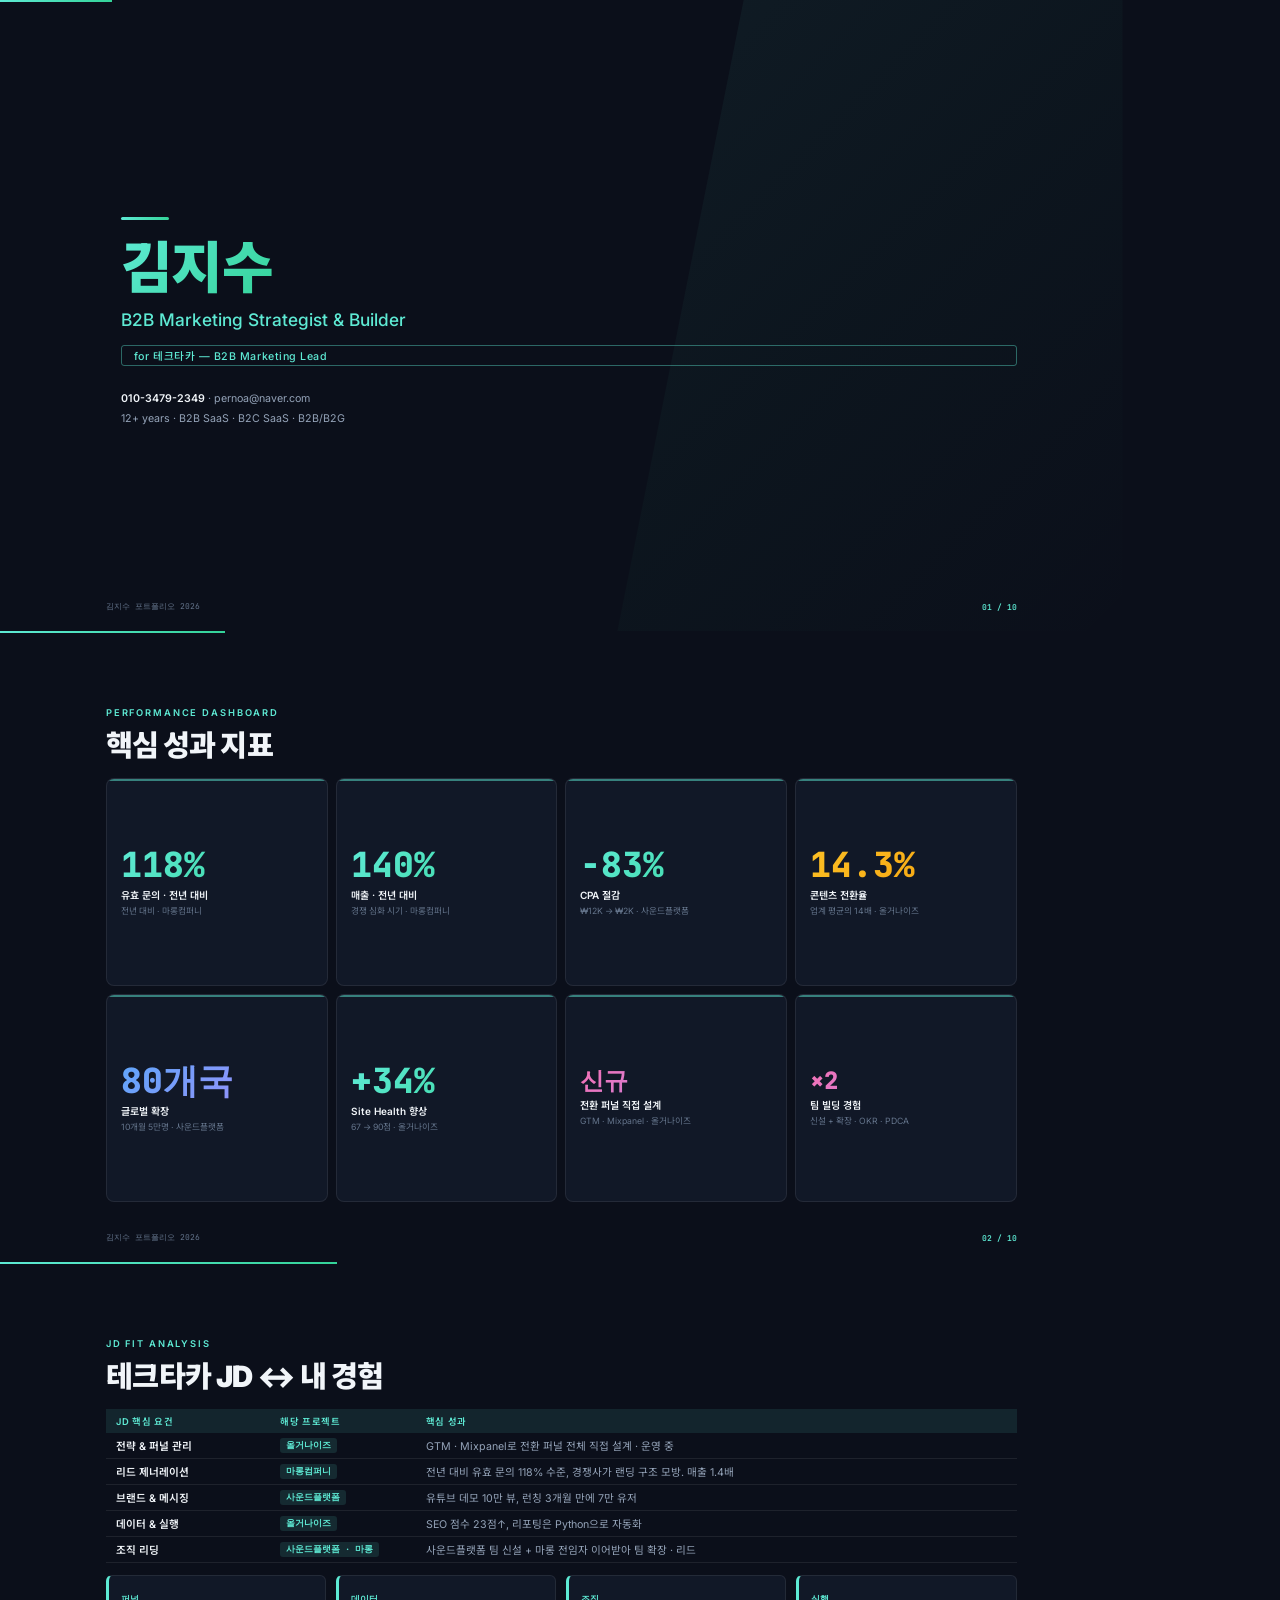
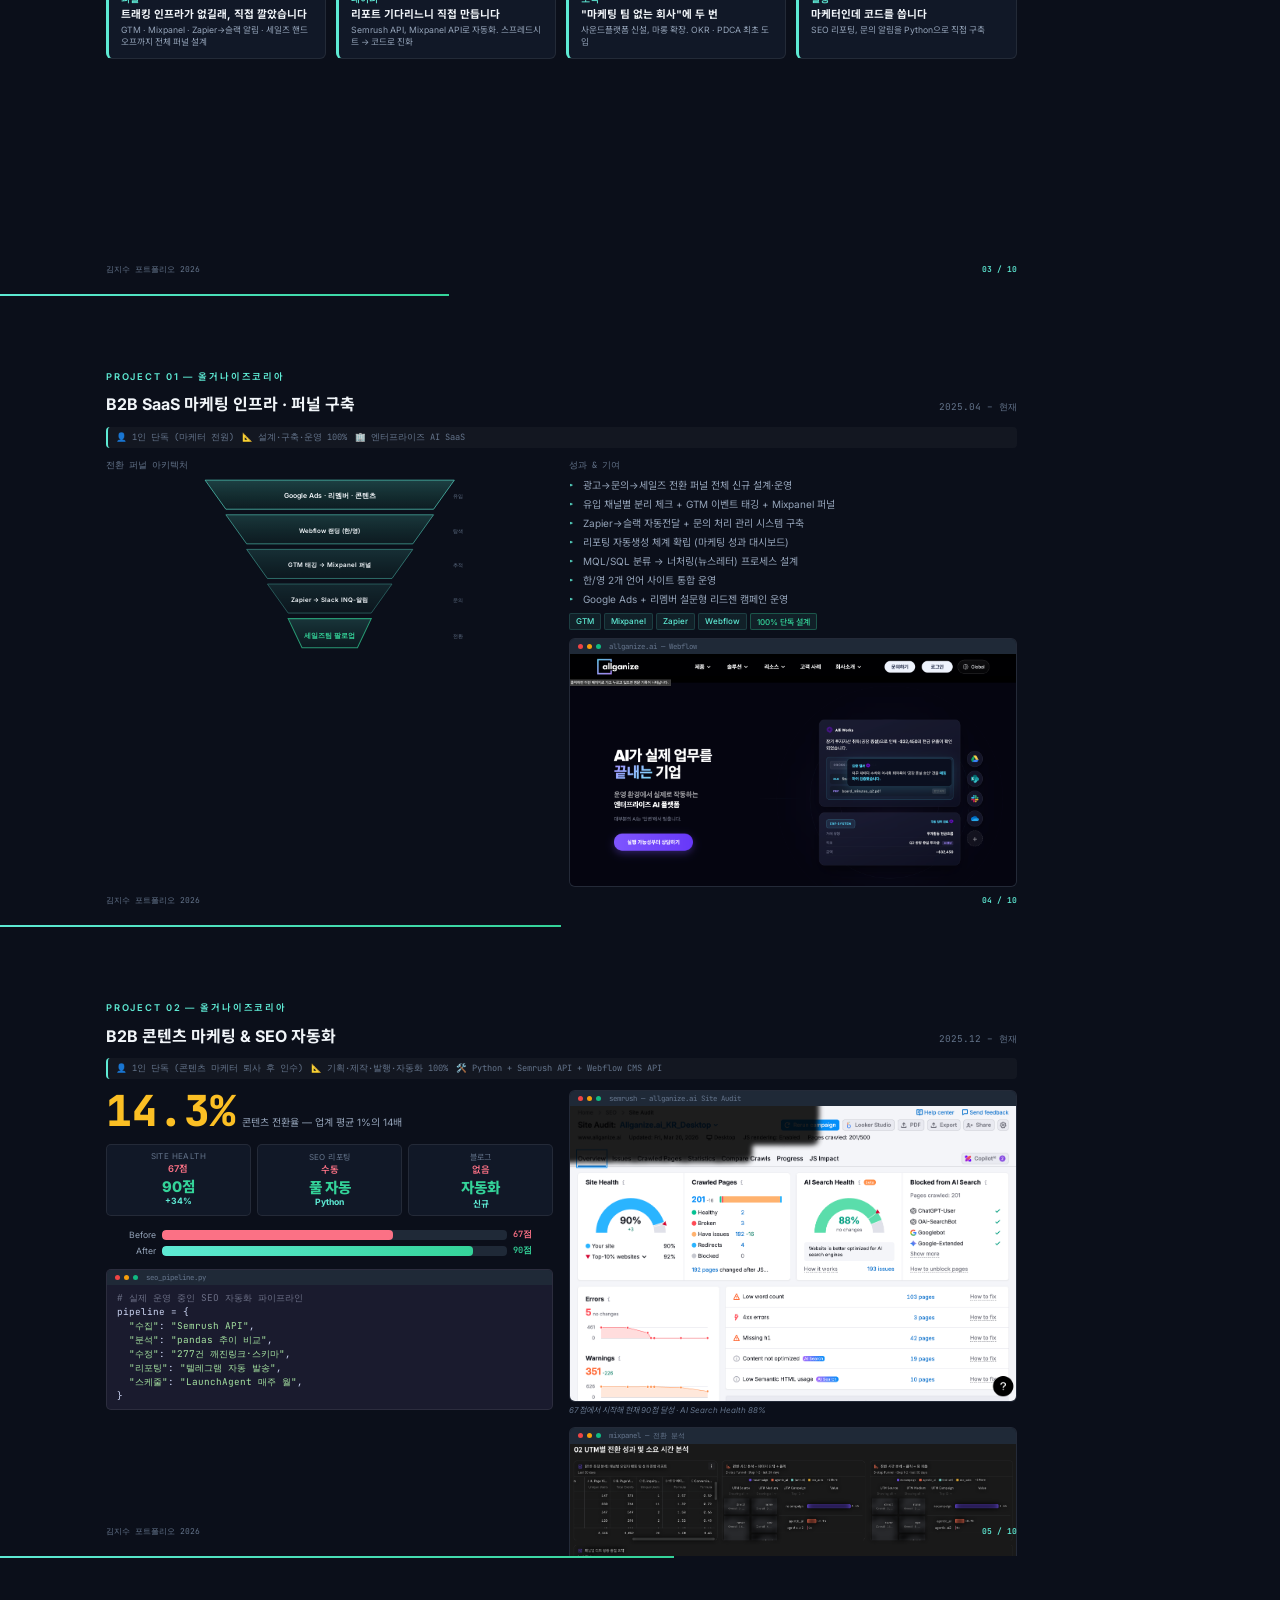
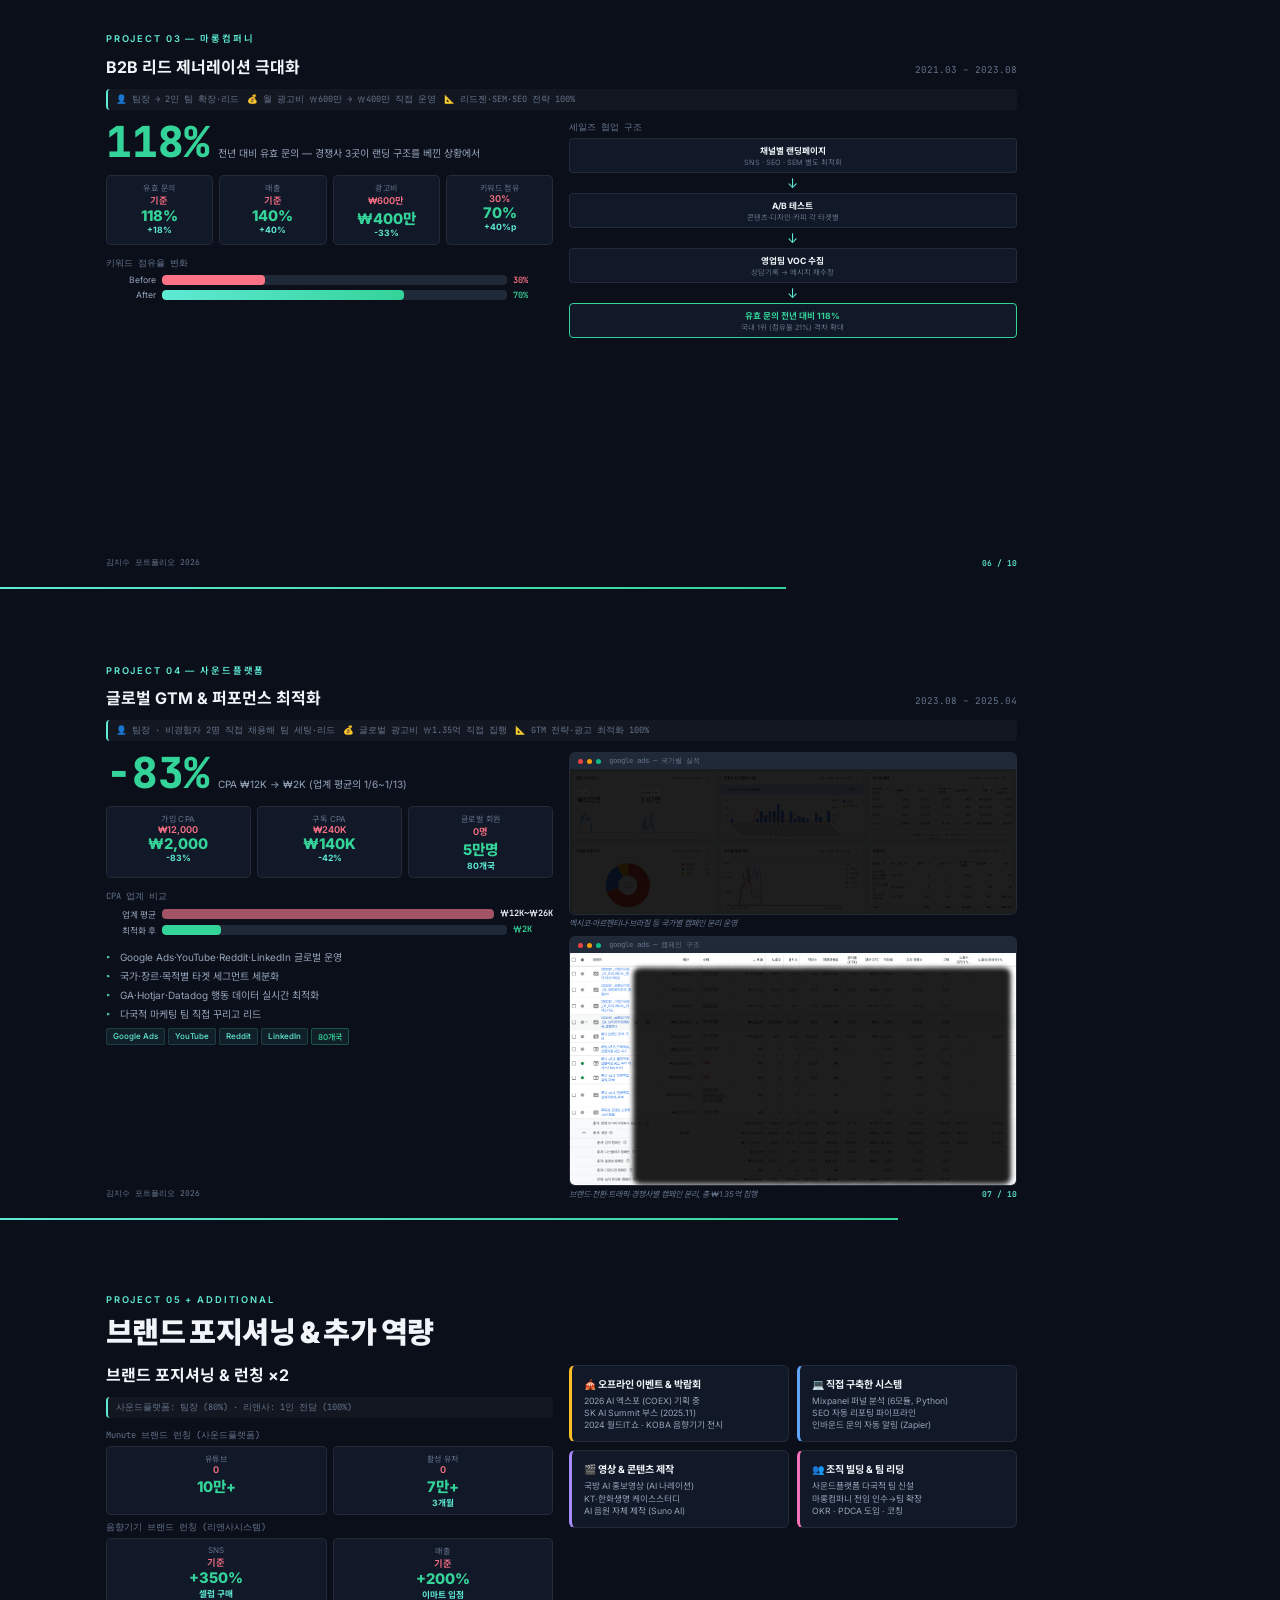
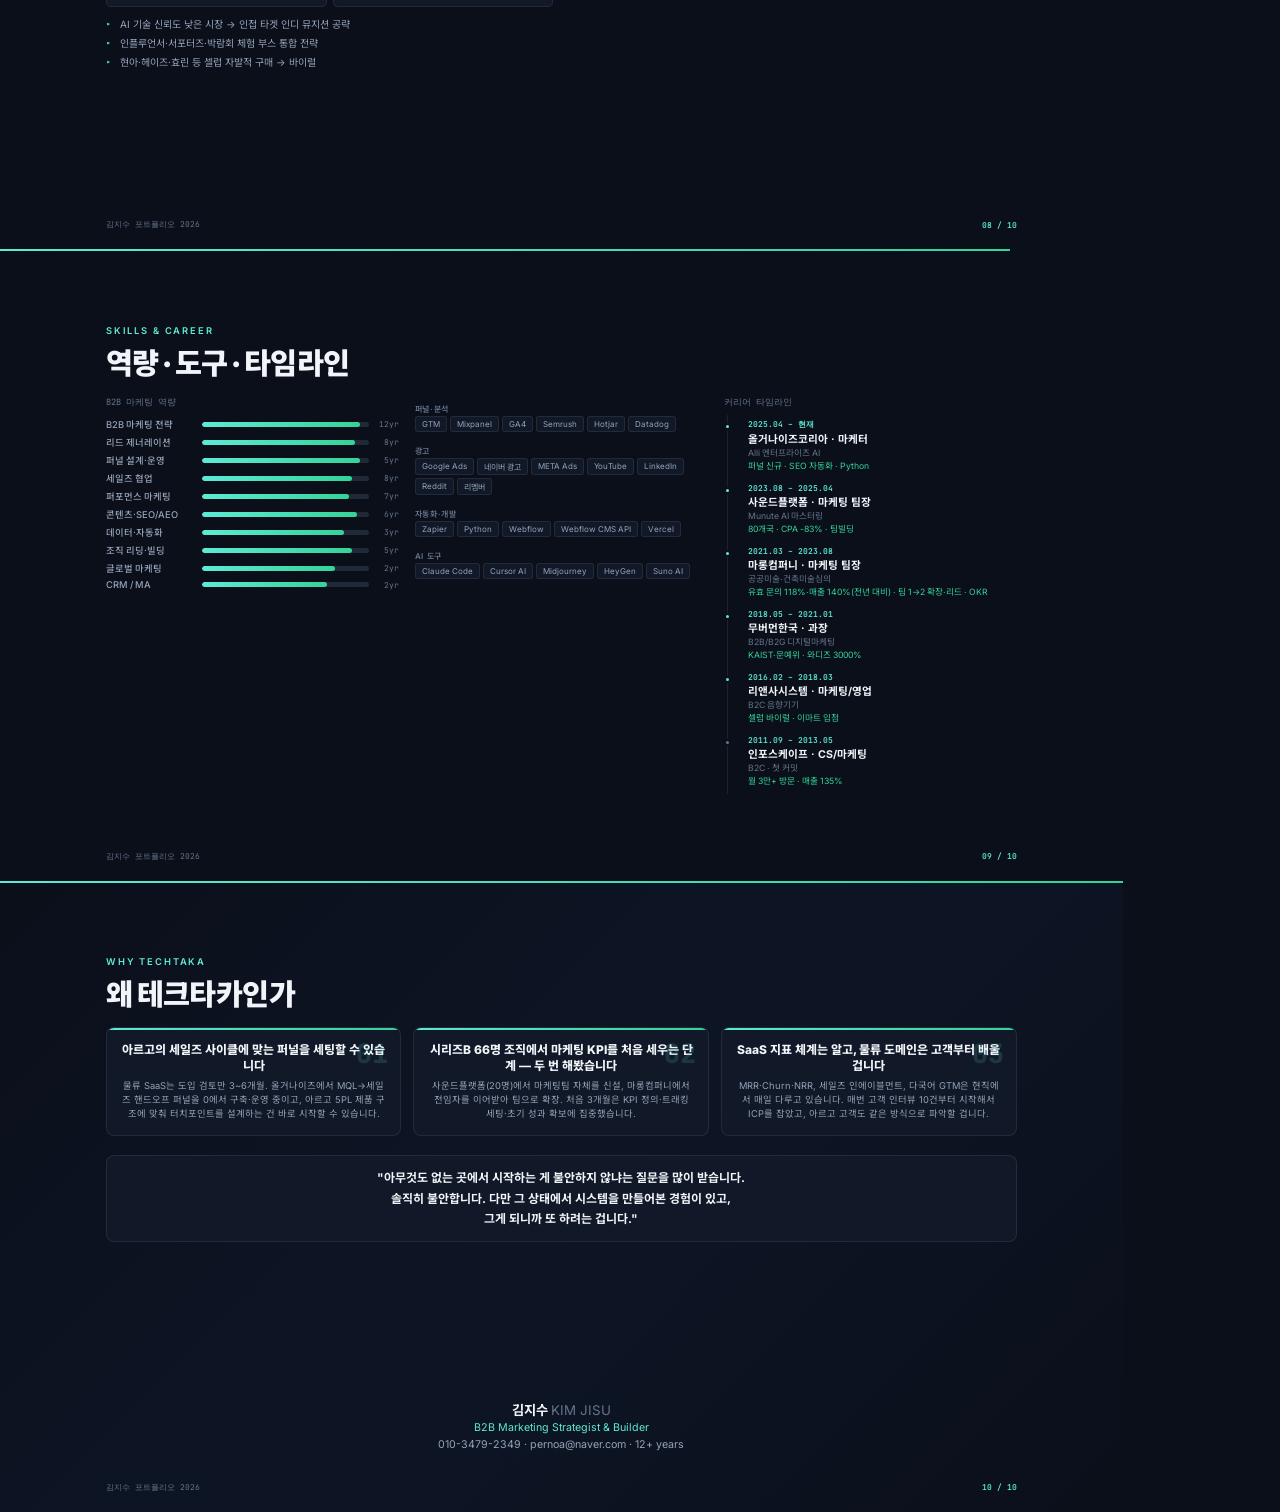
==== commit dab446fb: "마롱 수치 표기 정정: 118%↑·140%↑·KPI 초과 → 전년 대비 118%·140%·130% 수준, 토스 옛 페이지 1.6억 제거, 공용 이력서·경력기술서·자기소개서 PDF " ====
--- a/portfolio-deck.html
+++ b/portfolio-deck.html
@@ -384,8 +384,8 @@
     <div class="label">Performance Dashboard</div>
     <div class="heading" style="margin-bottom:4mm;">핵심 성과 지표</div>
     <div class="bento">
-      <div class="bento-card"><span class="num">118%</span><span class="b-label">B2B 리드 KPI 초과</span><span class="b-sub">전년 대비 · 마롱컴퍼니</span></div>
-      <div class="bento-card"><span class="num">140%↑</span><span class="b-label">매출 성장</span><span class="b-sub">경쟁 심화 시기 · 마롱컴퍼니</span></div>
+      <div class="bento-card"><span class="num">118%</span><span class="b-label">유효 문의 · 전년 대비</span><span class="b-sub">전년 대비 · 마롱컴퍼니</span></div>
+      <div class="bento-card"><span class="num">140%</span><span class="b-label">매출 · 전년 대비</span><span class="b-sub">경쟁 심화 시기 · 마롱컴퍼니</span></div>
       <div class="bento-card"><span class="num">-83%</span><span class="b-label">CPA 절감</span><span class="b-sub">₩12K → ₩2K · 사운드플랫폼</span></div>
       <div class="bento-card"><span class="num yellow">14.3%</span><span class="b-label">콘텐츠 전환율</span><span class="b-sub">업계 평균의 14배 · 올거나이즈</span></div>
       <div class="bento-card"><span class="num blue">80개국</span><span class="b-label">글로벌 확장</span><span class="b-sub">10개월 5만명 · 사운드플랫폼</span></div>
@@ -408,7 +408,7 @@
       <thead><tr><th style="width:18%;">JD 핵심 요건</th><th style="width:16%;">해당 프로젝트</th><th>핵심 성과</th></tr></thead>
       <tbody>
         <tr><td>전략 & 퍼널 관리</td><td><span class="jd-badge">올거나이즈</span></td><td>GTM · Mixpanel로 전환 퍼널 전체 직접 설계 · 운영 중</td></tr>
-        <tr><td>리드 제너레이션</td><td><span class="jd-badge">마롱컴퍼니</span></td><td>리드 KPI 118% 초과, 경쟁사가 랜딩 구조 모방. 매출 1.4배</td></tr>
+        <tr><td>리드 제너레이션</td><td><span class="jd-badge">마롱컴퍼니</span></td><td>전년 대비 유효 문의 118% 수준, 경쟁사가 랜딩 구조 모방. 매출 1.4배</td></tr>
         <tr><td>브랜드 & 메시징</td><td><span class="jd-badge">사운드플랫폼</span></td><td>유튜브 데모 10만 뷰, 런칭 3개월 만에 7만 유저</td></tr>
         <tr><td>데이터 & 실행</td><td><span class="jd-badge">올거나이즈</span></td><td>SEO 점수 23점↑, 리포팅은 Python으로 자동화</td></tr>
         <tr><td>조직 리딩</td><td><span class="jd-badge">사운드플랫폼 · 마롱</span></td><td>사운드플랫폼 팀 신설 + 마롱 전임자 이어받아 팀 확장 · 리드</td></tr>
@@ -579,12 +579,12 @@
       <div>
         <div style="display:flex; align-items:baseline; gap:8px; margin-bottom:3mm;">
           <span class="proj-big" style="color:var(--green);">118%</span>
-          <span style="font-size:7.5pt; color:var(--text2);">경쟁사 3곳이 랜딩 구조를 베꼈는데, 그래도 이겼습니다</span>
+          <span style="font-size:7.5pt; color:var(--text2);">전년 대비 유효 문의 — 경쟁사 3곳이 랜딩 구조를 베낀 상황에서</span>
         </div>
 
         <div class="delta-row">
-          <div class="delta-chip"><div class="d-label">문의 KPI</div><div class="d-before">기준</div><div class="d-after">118%</div><div class="d-pct">+18%p</div></div>
-          <div class="delta-chip"><div class="d-label">매출</div><div class="d-before">기준</div><div class="d-after">140%↑</div><div class="d-pct">+40%</div></div>
+          <div class="delta-chip"><div class="d-label">유효 문의</div><div class="d-before">기준</div><div class="d-after">118%</div><div class="d-pct">+18%</div></div>
+          <div class="delta-chip"><div class="d-label">매출</div><div class="d-before">기준</div><div class="d-after">140%</div><div class="d-pct">+40%</div></div>
           <div class="delta-chip"><div class="d-label">광고비</div><div class="d-before">₩600만</div><div class="d-after">₩400만</div><div class="d-pct">-33%</div></div>
           <div class="delta-chip"><div class="d-label">키워드 점유</div><div class="d-before">30%</div><div class="d-after">70%</div><div class="d-pct">+40%p</div></div>
         </div>
@@ -605,7 +605,7 @@
           <div style="text-align:center; color:var(--teal); font-size:10pt;">↓</div>
           <div class="f-step"><div class="f-label">영업팀 VOC 수집</div><div class="f-sub">상담기록 → 메시지 재수정</div></div>
           <div style="text-align:center; color:var(--teal); font-size:10pt;">↓</div>
-          <div class="f-step final"><div class="f-label">KPI 118% 달성</div><div class="f-sub">국내 1위 (점유율 21%) 격차 확대</div></div>
+          <div class="f-step final"><div class="f-label">유효 문의 전년 대비 118%</div><div class="f-sub">국내 1위 (점유율 21%) 격차 확대</div></div>
         </div>
       </div>
     </div>
@@ -794,7 +794,7 @@
             <div class="tl-period">2021.03 – 2023.08</div>
             <div class="tl-title">마롱컴퍼니 · 마케팅 팀장</div>
             <div class="tl-sub">공공미술·건축미술심의</div>
-            <div class="tl-result">KPI 118% · 매출 140% · 팀 1→2 확장·리드 · OKR</div>
+            <div class="tl-result">유효 문의 118%·매출 140%(전년 대비) · 팀 1→2 확장·리드 · OKR</div>
           </div>
           <div class="tl-item">
             <div class="tl-period">2018.05 – 2021.01</div>
